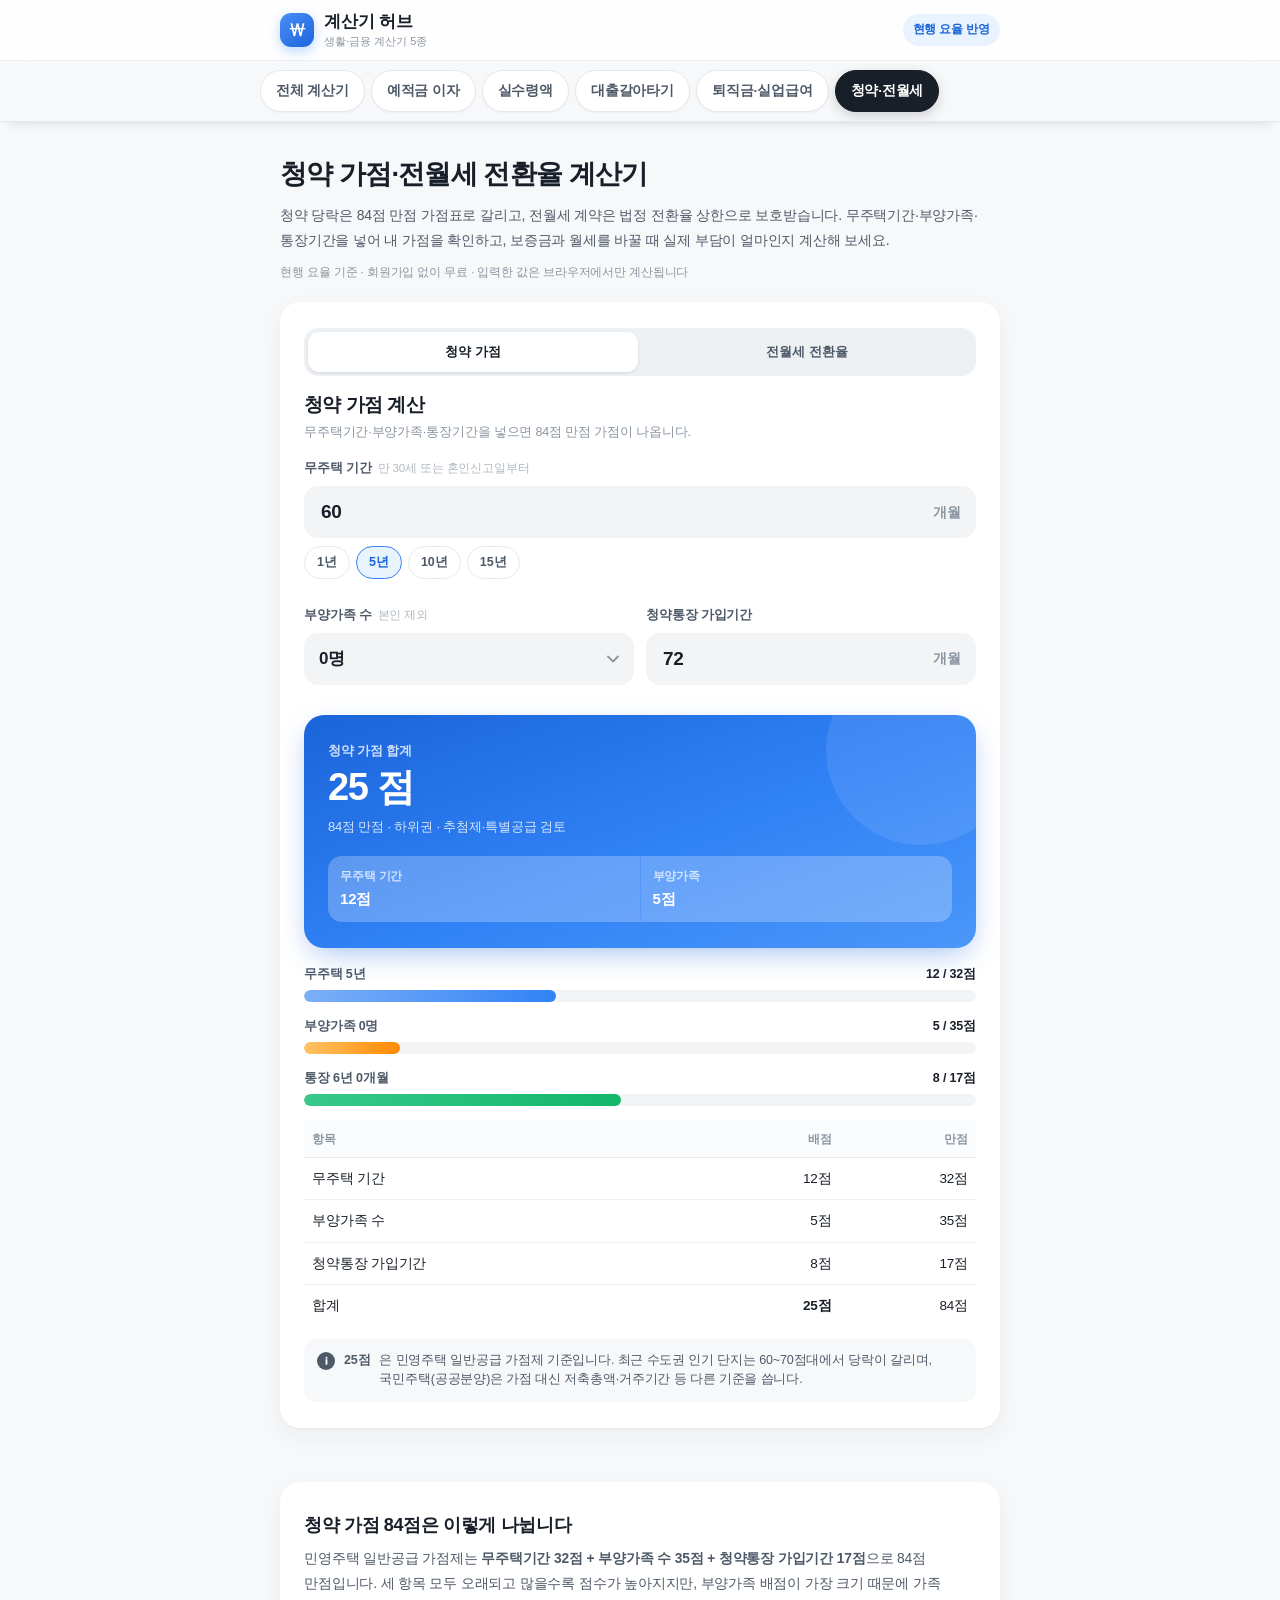
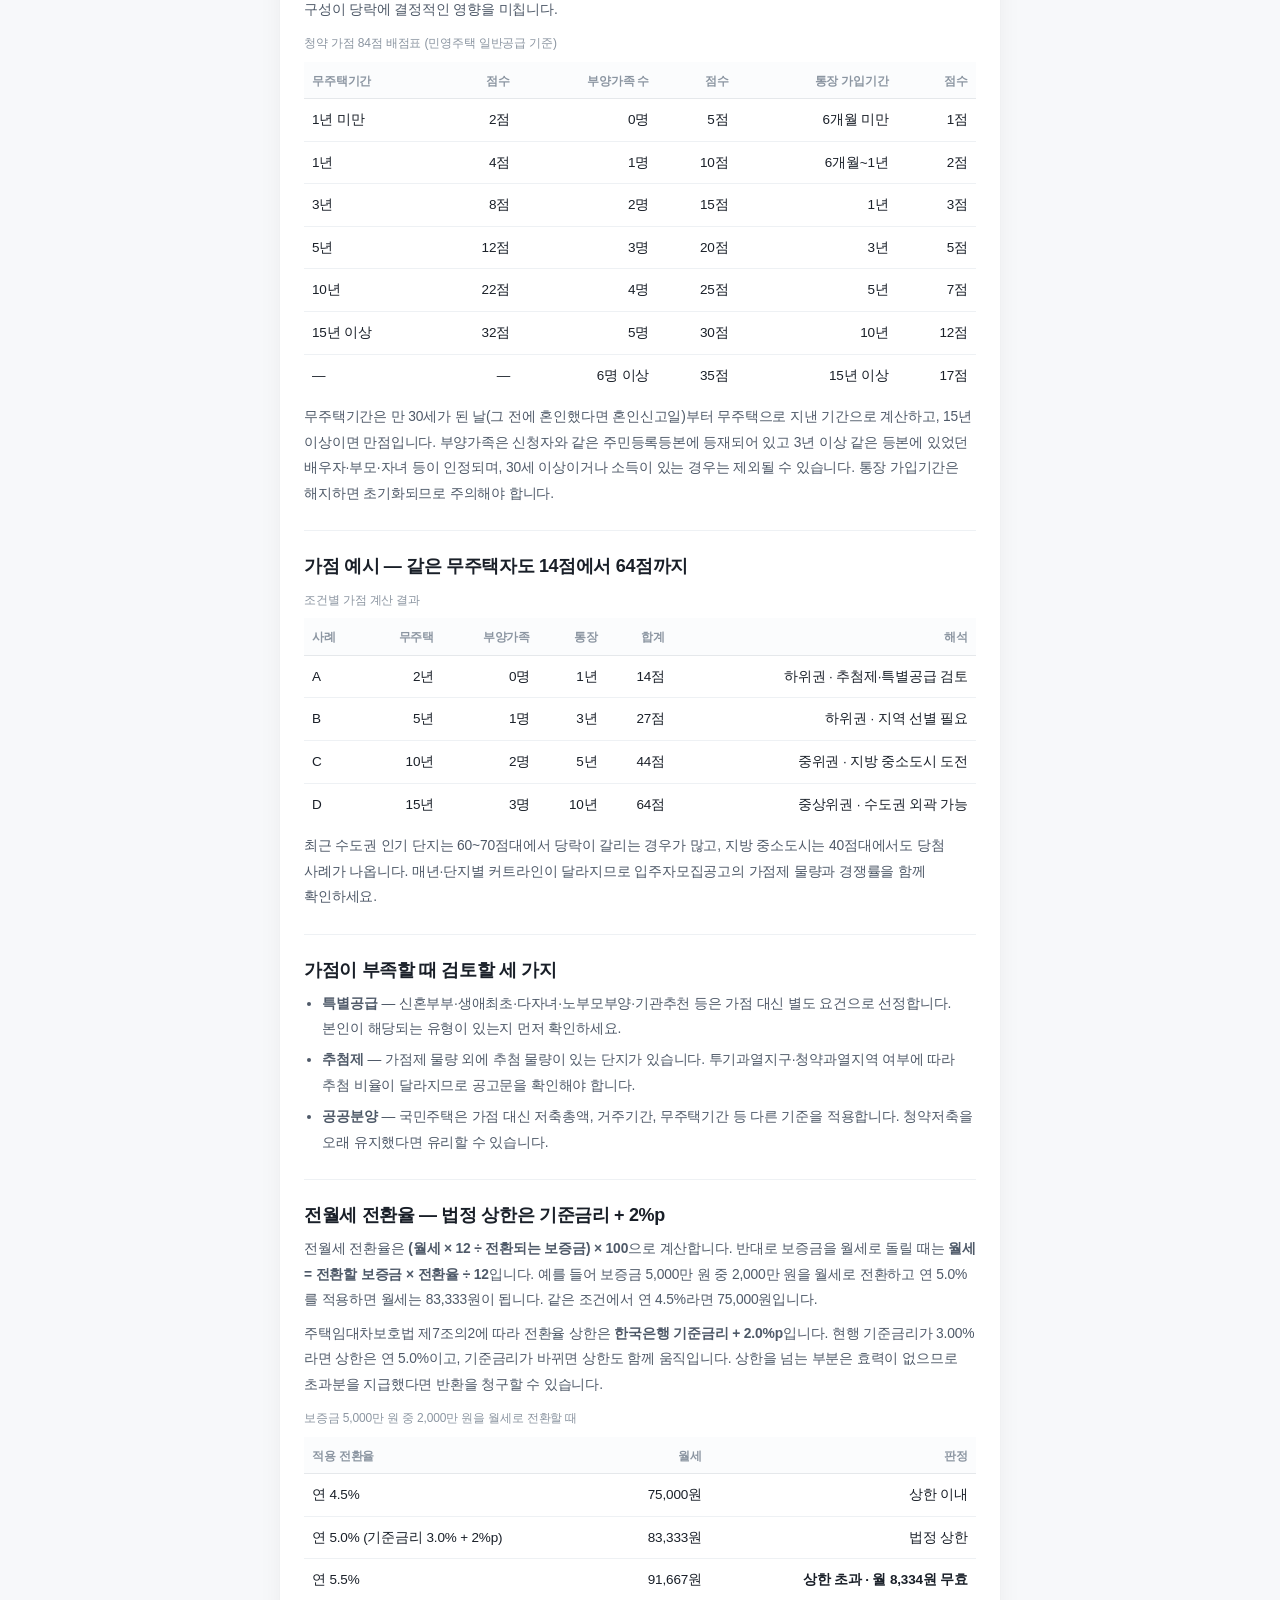
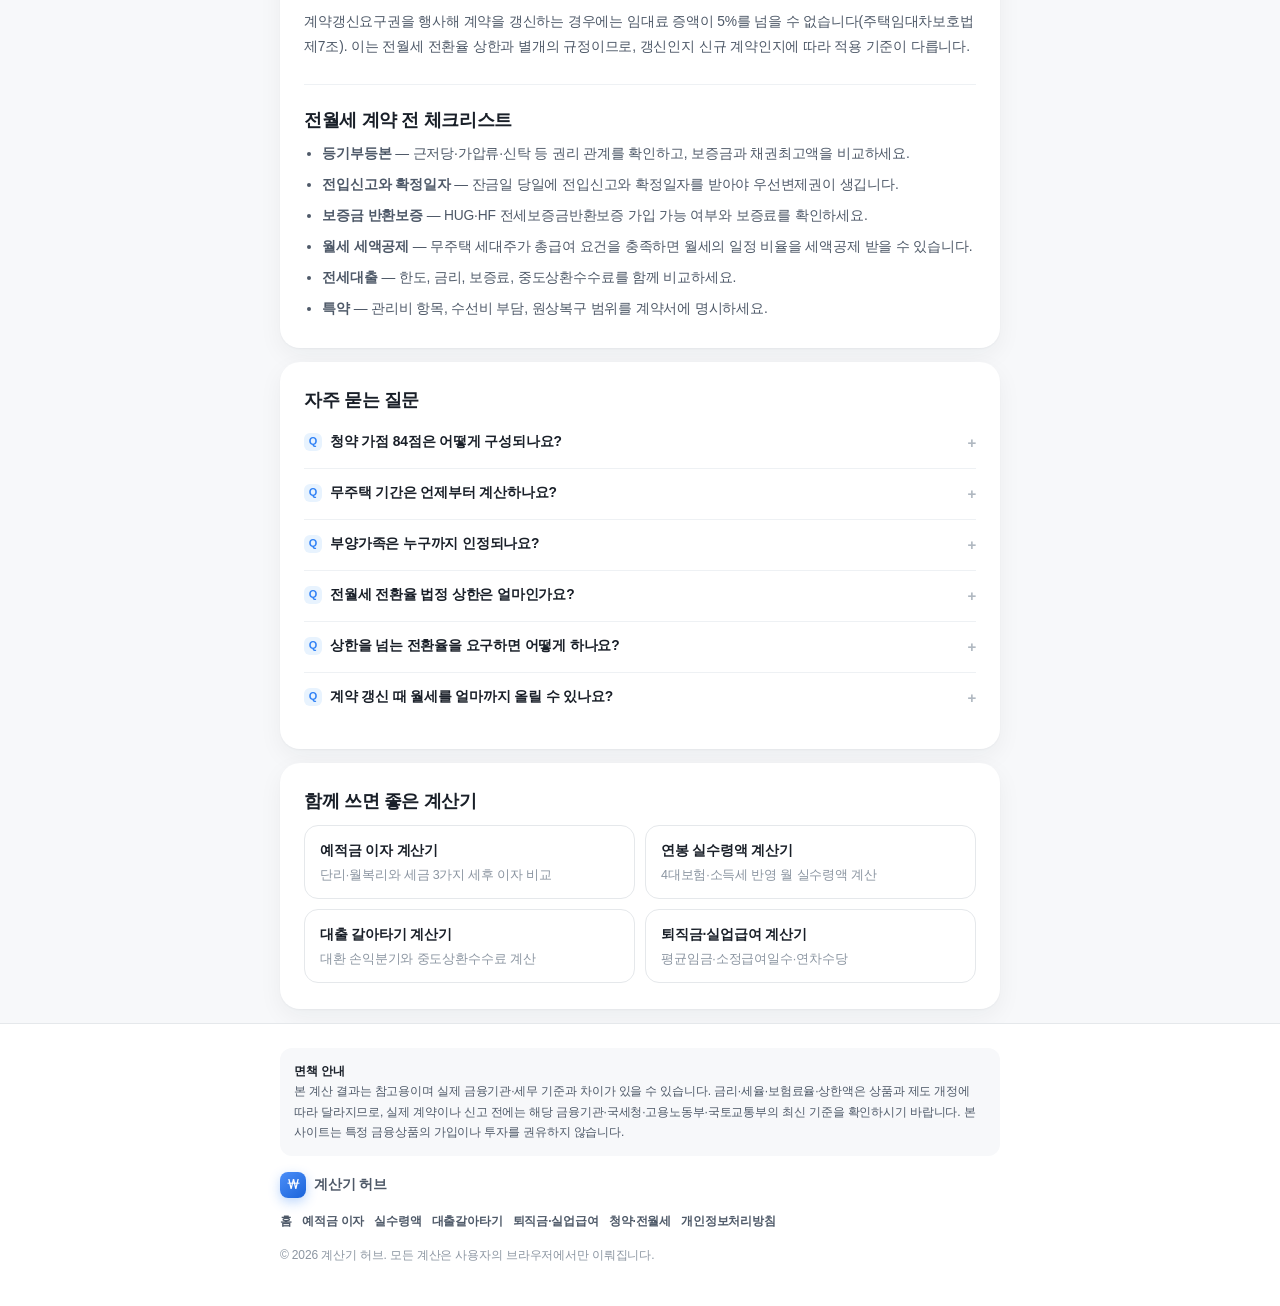
==== housing.html @ bb007f48 "전용 페이지 UI 정리: 허브 상단 중복 링크줄 제거, 전용 페이지 브레드크럼 제거, 상단 내비게이션을 알약 버튼 스타일로 개선 - 허브(index)는 기존 5개 계산기 탭만 유지" ====
<!DOCTYPE html>
<html lang="ko">
<head>
<meta charset="utf-8">
<meta name="viewport" content="width=device-width, initial-scale=1, viewport-fit=cover">
<title>청약 가점 계산기 | 84점 만점 배점표와 전월세 전환율</title>
<meta name="description" content="무주택기간 32점·부양가족 35점·청약통장 17점으로 84점 만점 청약 가점을 계산하고, 법정 상한(기준금리+2%p)을 적용한 전월세 전환율과 월세를 확인하세요.">
<meta name="keywords" content="청약 가점 계산기, 청약 84점, 무주택기간 점수, 부양가족 가점, 청약통장 가입기간, 전월세 전환율 계산, 법정 전환율 상한, 월세 세액공제">
<meta name="robots" content="index, follow, max-image-preview:large">
<meta name="author" content="계산기 허브">
<meta name="theme-color" content="#3182f6">
<meta name="google-adsense-account" content="ca-pub-6515548213411698">
<link rel="canonical" href="https://qazwsx1666-hash.github.io/finance-tools/housing.html">
<meta property="og:type" content="website">
<meta property="og:locale" content="ko_KR">
<meta property="og:site_name" content="계산기 허브">
<meta property="og:title" content="청약 가점 계산기 | 84점 만점 배점표와 전월세 전환율">
<meta property="og:description" content="무주택기간 32점·부양가족 35점·청약통장 17점으로 84점 만점 청약 가점을 계산하고, 법정 상한(기준금리+2%p)을 적용한 전월세 전환율과 월세를 확인하세요.">
<meta property="og:url" content="https://qazwsx1666-hash.github.io/finance-tools/housing.html">
<meta property="og:image" content="https://qazwsx1666-hash.github.io/finance-tools/og-image.png">
<meta property="og:image:width" content="1200">
<meta property="og:image:height" content="630">
<meta name="twitter:card" content="summary_large_image">
<meta name="twitter:title" content="청약 가점 계산기 | 84점 만점 배점표와 전월세 전환율">
<meta name="twitter:description" content="무주택기간 32점·부양가족 35점·청약통장 17점으로 84점 만점 청약 가점을 계산하고, 법정 상한(기준금리+2%p)을 적용한 전월세 전환율과 월세를 확인하세요.">
<meta name="twitter:image" content="https://qazwsx1666-hash.github.io/finance-tools/og-image.png">
<link rel="icon" href="data:image/svg+xml,%3Csvg xmlns='http://www.w3.org/2000/svg' viewBox='0 0 64 64'%3E%3Crect width='64' height='64' rx='16' fill='%233182f6'/%3E%3Ctext x='32' y='45' font-size='34' font-family='-apple-system,sans-serif' font-weight='bold' fill='white' text-anchor='middle'%3E%E2%82%A9%3C/text%3E%3C/svg%3E">
<link rel="stylesheet" href="./styles.css">
<script type="application/ld+json">
{
  "@context": "https://schema.org",
  "@type": "WebApplication",
  "name": "청약 가점·전월세 전환율 계산기",
  "url": "https://qazwsx1666-hash.github.io/finance-tools/housing.html",
  "applicationCategory": "FinanceApplication",
  "operatingSystem": "All",
  "inLanguage": "ko-KR",
  "description": "무주택기간 32점·부양가족 35점·청약통장 17점으로 84점 만점 청약 가점을 계산하고, 법정 상한(기준금리+2%p)을 적용한 전월세 전환율과 월세를 확인하세요.",
  "offers": {
    "@type": "Offer",
    "price": "0",
    "priceCurrency": "KRW"
  },
  "publisher": {
    "@type": "Organization",
    "name": "계산기 허브",
    "url": "https://qazwsx1666-hash.github.io/finance-tools/"
  }
}
</script>
<script type="application/ld+json">
{
  "@context": "https://schema.org",
  "@type": "FAQPage",
  "mainEntity": [
    {
      "@type": "Question",
      "name": "청약 가점 84점은 어떻게 구성되나요?",
      "acceptedAnswer": {
        "@type": "Answer",
        "text": "민영주택 일반공급 가점제 기준으로 무주택기간 32점, 부양가족 수 35점, 청약통장 가입기간 17점을 합해 84점 만점입니다. 부양가족 배점이 가장 커서 가족 구성이 당락에 큰 영향을 미칩니다."
      }
    },
    {
      "@type": "Question",
      "name": "무주택 기간은 언제부터 계산하나요?",
      "acceptedAnswer": {
        "@type": "Answer",
        "text": "본인이 만 30세가 된 날(그 전에 혼인했다면 혼인신고일)부터 무주택으로 계속 지낸 기간입니다. 30세 이전 기간은 인정되지 않으므로 20대에 오래 무주택이었어도 가점에는 반영되지 않습니다."
      }
    },
    {
      "@type": "Question",
      "name": "부양가족은 누구까지 인정되나요?",
      "acceptedAnswer": {
        "@type": "Answer",
        "text": "신청자와 같은 주민등록등본에 등재되어 있고 신청자 또는 배우자와 3년 이상 같은 등본에 있었던 배우자·부모·자녀·형제자매 등입니다. 30세 이상이거나 연간 소득이 있는 경우 등은 인정되지 않을 수 있어 입주자모집공고 기준을 확인해야 합니다."
      }
    },
    {
      "@type": "Question",
      "name": "전월세 전환율 법정 상한은 얼마인가요?",
      "acceptedAnswer": {
        "@type": "Answer",
        "text": "주택임대차보호법 제7조의2에 따라 한국은행 기준금리 + 2.0%p입니다. 기준금리 3.00% 기준으로 상한은 연 5.0%이며, 기준금리가 바뀌면 상한도 함께 조정됩니다."
      }
    },
    {
      "@type": "Question",
      "name": "상한을 넘는 전환율을 요구하면 어떻게 하나요?",
      "acceptedAnswer": {
        "@type": "Answer",
        "text": "법정 상한을 초과하는 부분은 효력이 없습니다. 이미 지급했다면 초과분의 반환을 청구할 수 있고, 분쟁이 있으면 주택임대차분쟁조정위원회에 조정을 신청할 수 있습니다. 계약서와 지급 내역을 증빙으로 남겨 두세요."
      }
    },
    {
      "@type": "Question",
      "name": "계약 갱신 때 월세를 얼마까지 올릴 수 있나요?",
      "acceptedAnswer": {
        "@type": "Answer",
        "text": "계약갱신요구권을 행사하는 경우 임대료 증액은 5%를 넘을 수 없습니다. 전월세 전환율 상한(기준금리+2%p)과는 별개의 규정이므로, 갱신 계약과 신규 계약의 기준이 다르다는 점을 확인하세요."
      }
    }
  ]
}
</script>
<script type="application/ld+json">
{
  "@context": "https://schema.org",
  "@type": "BreadcrumbList",
  "itemListElement": [
    {
      "@type": "ListItem",
      "position": 1,
      "name": "계산기 허브",
      "item": "https://qazwsx1666-hash.github.io/finance-tools/"
    },
    {
      "@type": "ListItem",
      "position": 2,
      "name": "청약·전월세",
      "item": "https://qazwsx1666-hash.github.io/finance-tools/housing.html"
    }
  ]
}
</script>
</head>

<body>
<a class="skip" href="#main">본문으로 바로가기</a>

<header class="site-header">
  <div class="wrap header-inner">
    <a class="brand" href="./">
      <span class="brand-mark" aria-hidden="true">₩</span>
      <span class="brand-name">계산기 허브<small>생활·금융 계산기 5종</small></span>
    </a>
    <span class="header-note">현행 요율 반영</span>
  </div>
</header>

  <nav class="calc-nav" aria-label="계산기 바로가기">
    <div class="wrap calc-nav-inner">
      <a href="./">전체 계산기</a>
      <a href="./savings.html">예적금 이자</a>
      <a href="./salary.html">실수령액</a>
      <a href="./refinance.html">대출갈아타기</a>
      <a href="./severance.html">퇴직금·실업급여</a>
      <a href="./housing.html" aria-current="page">청약·전월세</a>
    </div>
  </nav>

<main id="main">
  <div class="wrap">

    <div class="intro">
      <h1>청약 가점·전월세 전환율 계산기</h1>
      <p class="lead">청약 당락은 84점 만점 가점표로 갈리고, 전월세 계약은 법정 전환율 상한으로 보호받습니다. 무주택기간·부양가족·통장기간을 넣어 내 가점을 확인하고, 보증금과 월세를 바꿀 때 실제 부담이 얼마인지 계산해 보세요.</p>
      <p class="meta">현행 요율 기준 · 회원가입 없이 무료 · 입력한 값은 브라우저에서만 계산됩니다</p>
    </div>

    <section class="panel is-active" id="panel-housing" tabindex="-1">
      <div class="card">
        <div class="subtabs" role="tablist" aria-label="청약·전월세 계산기">
          <button type="button" role="tab" aria-selected="true" aria-controls="sub-pt" id="stab-pt" data-sub="pt">청약 가점</button>
          <button type="button" role="tab" aria-selected="false" aria-controls="sub-conv" id="stab-conv" data-sub="conv">전월세 전환율</button>
        </div>

        <!-- 청약 가점 -->
        <div class="subpanel is-active" id="sub-pt" role="tabpanel" aria-labelledby="stab-pt">
          <div class="card-head">
            <div>
              <h2>청약 가점 계산</h2>
              <p>무주택기간·부양가족·통장기간을 넣으면 84점 만점 가점이 나옵니다.</p>
            </div>
          </div>

          <div class="grid-2">
            <div class="field span-2">
              <label class="field-label" for="inPtNoHouse">무주택 기간 <span class="opt">만 30세 또는 혼인신고일부터</span></label>
              <div class="input-box">
                <input id="inPtNoHouse" inputmode="numeric" autocomplete="off" value="60">
                <span class="unit">개월</span>
              </div>
              <div class="chips" data-chips="inPtNoHouse">
                <button type="button" class="chip" data-value="12">1년</button>
                <button type="button" class="chip" data-value="60">5년</button>
                <button type="button" class="chip" data-value="120">10년</button>
                <button type="button" class="chip" data-value="180">15년</button>
              </div>
            </div>
            <div class="field">
              <label class="field-label" for="selPtFamily">부양가족 수 <span class="opt">본인 제외</span></label>
              <div class="input-box">
                <select id="selPtFamily">
                  <option value="0" selected>0명</option>
                  <option value="1">1명</option>
                  <option value="2">2명</option>
                  <option value="3">3명</option>
                  <option value="4">4명</option>
                  <option value="5">5명</option>
                  <option value="6">6명 이상</option>
                </select>
              </div>
            </div>
            <div class="field">
              <label class="field-label" for="inPtAccount">청약통장 가입기간</label>
              <div class="input-box">
                <input id="inPtAccount" inputmode="numeric" autocomplete="off" value="72">
                <span class="unit">개월</span>
              </div>
            </div>
          </div>

          <div class="result mt-16" aria-live="polite">
            <div class="res-label">청약 가점 합계</div>
            <div class="res-value" id="outPtTotal">0 점</div>
            <div class="res-sub" id="outPtGrade">84점 만점</div>
            <div class="res-grid">
              <div><span>무주택 기간</span><strong id="outPtA">0점</strong></div>
              <div><span>부양가족</span><strong id="outPtB">0점</strong></div>
            </div>
          </div>

          <div class="bars mt-16" id="outPtBars" aria-hidden="true"></div>

          <div class="table-wrap mt-8">
            <table>
              <thead>
                <tr>
                  <th scope="col">항목</th>
                  <th scope="col">배점</th>
                  <th scope="col">만점</th>
                </tr>
              </thead>
              <tbody id="outPtRows"></tbody>
            </table>
          </div>
          <p class="notice info" id="outPtNote"></p>
        </div>

        <!-- 전월세 전환율 -->
        <div class="subpanel" id="sub-conv" role="tabpanel" aria-labelledby="stab-conv">
          <div class="card-head">
            <div>
              <h2>전월세 전환율 계산기</h2>
              <p>보증금 ↔ 월세 전환 금액과 법정 상한을 함께 확인합니다.</p>
            </div>
          </div>

          <div class="field">
            <span class="field-label">전환 방향</span>
            <div class="seg" data-seg="convMode">
              <button type="button" data-value="d2m" aria-pressed="true">보증금 낮추기<small>보증금을 월세로</small></button>
              <button type="button" data-value="m2d" aria-pressed="false">월세 낮추기<small>월세를 보증금으로</small></button>
            </div>
          </div>

          <div class="grid-2">
            <div class="field">
              <label class="field-label" for="inConvDeposit">현재 보증금</label>
              <div class="input-box">
                <input id="inConvDeposit" class="js-money" inputmode="numeric" autocomplete="off" value="200,000,000">
                <span class="unit">원</span>
              </div>
              <p class="hint" id="readConvDeposit">2억 원</p>
            </div>
            <div class="field">
              <label class="field-label" for="inConvMonthly">현재 월세</label>
              <div class="input-box">
                <input id="inConvMonthly" class="js-money" inputmode="numeric" autocomplete="off" value="400,000">
                <span class="unit">원</span>
              </div>
              <p class="hint" id="readConvMonthly">40만 원</p>
            </div>
            <div class="field">
              <label class="field-label" for="inConvAmount"><span id="lblConvAmount">전환할 보증금</span></label>
              <div class="input-box">
                <input id="inConvAmount" class="js-money" inputmode="numeric" autocomplete="off" value="50,000,000">
                <span class="unit">원</span>
              </div>
              <p class="hint" id="readConvAmount">5,000만 원</p>
            </div>
            <div class="field">
              <label class="field-label" for="inConvRate">전환율 <span class="opt">연</span></label>
              <div class="input-box">
                <input id="inConvRate" inputmode="decimal" autocomplete="off" value="5.0">
                <span class="unit">%</span>
              </div>
              <p class="hint plain" id="hintConvLimit">법정 상한 계산 중…</p>
            </div>
            <div class="field span-2">
              <label class="field-label" for="inConvBase">한국은행 기준금리 <span class="opt">법정 상한 자동 계산</span></label>
              <div class="input-box">
                <input id="inConvBase" inputmode="decimal" autocomplete="off" value="3.00">
                <span class="unit">%</span>
              </div>
            </div>
          </div>

          <div class="result mt-16" aria-live="polite">
            <div class="res-label" id="outConvLabel">늘어나는 월세</div>
            <div class="res-value" id="outConvValue">0 원</div>
            <div class="res-sub" id="outConvValueRead">0 원</div>
            <div class="res-grid">
              <div><span>바뀐 보증금</span><strong id="outConvDeposit">0 원</strong></div>
              <div><span>바뀐 월세</span><strong id="outConvMonthly">0 원</strong></div>
            </div>
          </div>

          <div class="verdict" id="outConvVerdict"></div>

          <div class="table-wrap mt-16">
            <table>
              <caption>법정 상한 기준 계산</caption>
              <thead>
                <tr>
                  <th scope="col">기준</th>
                  <th scope="col">전환율</th>
                  <th scope="col">월세 환산</th>
                </tr>
              </thead>
              <tbody id="outConvRows"></tbody>
            </table>
          </div>
          <p class="notice info" id="outConvNote"></p>
        </div>
      </div>
    </section>

  <section class="card guide" aria-label="계산 기준과 활용 가이드">
<h2>청약 가점 84점은 이렇게 나뉩니다</h2>
<p>민영주택 일반공급 가점제는 <strong>무주택기간 32점 + 부양가족 수 35점 + 청약통장 가입기간 17점</strong>으로 84점 만점입니다. 세 항목 모두 오래되고 많을수록 점수가 높아지지만, 부양가족 배점이 가장 크기 때문에 가족 구성이 당락에 결정적인 영향을 미칩니다.</p>
<div class="table-wrap">
<table>
<caption>청약 가점 84점 배점표 (민영주택 일반공급 기준)</caption>
<thead><tr><th scope="col">무주택기간</th><th scope="col">점수</th><th scope="col">부양가족 수</th><th scope="col">점수</th><th scope="col">통장 가입기간</th><th scope="col">점수</th></tr></thead>
<tbody>
<tr><td>1년 미만</td><td>2점</td><td>0명</td><td>5점</td><td>6개월 미만</td><td>1점</td></tr>
<tr><td>1년</td><td>4점</td><td>1명</td><td>10점</td><td>6개월~1년</td><td>2점</td></tr>
<tr><td>3년</td><td>8점</td><td>2명</td><td>15점</td><td>1년</td><td>3점</td></tr>
<tr><td>5년</td><td>12점</td><td>3명</td><td>20점</td><td>3년</td><td>5점</td></tr>
<tr><td>10년</td><td>22점</td><td>4명</td><td>25점</td><td>5년</td><td>7점</td></tr>
<tr><td>15년 이상</td><td>32점</td><td>5명</td><td>30점</td><td>10년</td><td>12점</td></tr>
<tr><td>—</td><td>—</td><td>6명 이상</td><td>35점</td><td>15년 이상</td><td>17점</td></tr>
</tbody>
</table>
</div>
<p>무주택기간은 만 30세가 된 날(그 전에 혼인했다면 혼인신고일)부터 무주택으로 지낸 기간으로 계산하고, 15년 이상이면 만점입니다. 부양가족은 신청자와 같은 주민등록등본에 등재되어 있고 3년 이상 같은 등본에 있었던 배우자·부모·자녀 등이 인정되며, 30세 이상이거나 소득이 있는 경우는 제외될 수 있습니다. 통장 가입기간은 해지하면 초기화되므로 주의해야 합니다.</p>

<h2>가점 예시 — 같은 무주택자도 14점에서 64점까지</h2>
<div class="table-wrap">
<table>
<caption>조건별 가점 계산 결과</caption>
<thead><tr><th scope="col">사례</th><th scope="col">무주택</th><th scope="col">부양가족</th><th scope="col">통장</th><th scope="col">합계</th><th scope="col">해석</th></tr></thead>
<tbody>
<tr><td>A</td><td>2년</td><td>0명</td><td>1년</td><td>14점</td><td>하위권 · 추첨제·특별공급 검토</td></tr>
<tr><td>B</td><td>5년</td><td>1명</td><td>3년</td><td>27점</td><td>하위권 · 지역 선별 필요</td></tr>
<tr><td>C</td><td>10년</td><td>2명</td><td>5년</td><td>44점</td><td>중위권 · 지방 중소도시 도전</td></tr>
<tr><td>D</td><td>15년</td><td>3명</td><td>10년</td><td>64점</td><td>중상위권 · 수도권 외곽 가능</td></tr>
</tbody>
</table>
</div>
<p class="table-note">최근 수도권 인기 단지는 60~70점대에서 당락이 갈리는 경우가 많고, 지방 중소도시는 40점대에서도 당첨 사례가 나옵니다. 매년·단지별 커트라인이 달라지므로 입주자모집공고의 가점제 물량과 경쟁률을 함께 확인하세요.</p>

<h2>가점이 부족할 때 검토할 세 가지</h2>
<ul>
<li><strong>특별공급</strong> — 신혼부부·생애최초·다자녀·노부모부양·기관추천 등은 가점 대신 별도 요건으로 선정합니다. 본인이 해당되는 유형이 있는지 먼저 확인하세요.</li>
<li><strong>추첨제</strong> — 가점제 물량 외에 추첨 물량이 있는 단지가 있습니다. 투기과열지구·청약과열지역 여부에 따라 추첨 비율이 달라지므로 공고문을 확인해야 합니다.</li>
<li><strong>공공분양</strong> — 국민주택은 가점 대신 저축총액, 거주기간, 무주택기간 등 다른 기준을 적용합니다. 청약저축을 오래 유지했다면 유리할 수 있습니다.</li>
</ul>

<h2>전월세 전환율 — 법정 상한은 기준금리 + 2%p</h2>
<p>전월세 전환율은 <strong>(월세 × 12 ÷ 전환되는 보증금) × 100</strong>으로 계산합니다. 반대로 보증금을 월세로 돌릴 때는 <strong>월세 = 전환할 보증금 × 전환율 ÷ 12</strong>입니다. 예를 들어 보증금 5,000만 원 중 2,000만 원을 월세로 전환하고 연 5.0%를 적용하면 월세는 83,333원이 됩니다. 같은 조건에서 연 4.5%라면 75,000원입니다.</p>
<p>주택임대차보호법 제7조의2에 따라 전환율 상한은 <strong>한국은행 기준금리 + 2.0%p</strong>입니다. 현행 기준금리가 3.00%라면 상한은 연 5.0%이고, 기준금리가 바뀌면 상한도 함께 움직입니다. 상한을 넘는 부분은 효력이 없으므로 초과분을 지급했다면 반환을 청구할 수 있습니다.</p>
<div class="table-wrap">
<table>
<caption>보증금 5,000만 원 중 2,000만 원을 월세로 전환할 때</caption>
<thead><tr><th scope="col">적용 전환율</th><th scope="col">월세</th><th scope="col">판정</th></tr></thead>
<tbody>
<tr><td>연 4.5%</td><td>75,000원</td><td>상한 이내</td></tr>
<tr><td>연 5.0% (기준금리 3.0% + 2%p)</td><td>83,333원</td><td>법정 상한</td></tr>
<tr><td>연 5.5%</td><td>91,667원</td><td><strong>상한 초과 · 월 8,334원 무효</strong></td></tr>
</tbody>
</table>
</div>
<p>계약갱신요구권을 행사해 계약을 갱신하는 경우에는 임대료 증액이 5%를 넘을 수 없습니다(주택임대차보호법 제7조). 이는 전월세 전환율 상한과 별개의 규정이므로, 갱신인지 신규 계약인지에 따라 적용 기준이 다릅니다.</p>

<h2>전월세 계약 전 체크리스트</h2>
<ul>
<li><strong>등기부등본</strong> — 근저당·가압류·신탁 등 권리 관계를 확인하고, 보증금과 채권최고액을 비교하세요.</li>
<li><strong>전입신고와 확정일자</strong> — 잔금일 당일에 전입신고와 확정일자를 받아야 우선변제권이 생깁니다.</li>
<li><strong>보증금 반환보증</strong> — HUG·HF 전세보증금반환보증 가입 가능 여부와 보증료를 확인하세요.</li>
<li><strong>월세 세액공제</strong> — 무주택 세대주가 총급여 요건을 충족하면 월세의 일정 비율을 세액공제 받을 수 있습니다.</li>
<li><strong>전세대출</strong> — 한도, 금리, 보증료, 중도상환수수료를 함께 비교하세요.</li>
<li><strong>특약</strong> — 관리비 항목, 수선비 부담, 원상복구 범위를 계약서에 명시하세요.</li>
</ul>
  </section>

  <section class="card" aria-labelledby="faq-title">
    <h2 class="sec-title" id="faq-title">자주 묻는 질문</h2>
    <div class="faq-list">
      <details class="faq">
        <summary>청약 가점 84점은 어떻게 구성되나요?</summary>
        <div class="a"><p>민영주택 일반공급 가점제 기준으로 무주택기간 32점, 부양가족 수 35점, 청약통장 가입기간 17점을 합해 84점 만점입니다. 부양가족 배점이 가장 커서 가족 구성이 당락에 큰 영향을 미칩니다.</p></div>
      </details>
      <details class="faq">
        <summary>무주택 기간은 언제부터 계산하나요?</summary>
        <div class="a"><p>본인이 만 30세가 된 날(그 전에 혼인했다면 혼인신고일)부터 무주택으로 계속 지낸 기간입니다. 30세 이전 기간은 인정되지 않으므로 20대에 오래 무주택이었어도 가점에는 반영되지 않습니다.</p></div>
      </details>
      <details class="faq">
        <summary>부양가족은 누구까지 인정되나요?</summary>
        <div class="a"><p>신청자와 같은 주민등록등본에 등재되어 있고 신청자 또는 배우자와 3년 이상 같은 등본에 있었던 배우자·부모·자녀·형제자매 등입니다. 30세 이상이거나 연간 소득이 있는 경우 등은 인정되지 않을 수 있어 입주자모집공고 기준을 확인해야 합니다.</p></div>
      </details>
      <details class="faq">
        <summary>전월세 전환율 법정 상한은 얼마인가요?</summary>
        <div class="a"><p>주택임대차보호법 제7조의2에 따라 한국은행 기준금리 + 2.0%p입니다. 기준금리 3.00% 기준으로 상한은 연 5.0%이며, 기준금리가 바뀌면 상한도 함께 조정됩니다.</p></div>
      </details>
      <details class="faq">
        <summary>상한을 넘는 전환율을 요구하면 어떻게 하나요?</summary>
        <div class="a"><p>법정 상한을 초과하는 부분은 효력이 없습니다. 이미 지급했다면 초과분의 반환을 청구할 수 있고, 분쟁이 있으면 주택임대차분쟁조정위원회에 조정을 신청할 수 있습니다. 계약서와 지급 내역을 증빙으로 남겨 두세요.</p></div>
      </details>
      <details class="faq">
        <summary>계약 갱신 때 월세를 얼마까지 올릴 수 있나요?</summary>
        <div class="a"><p>계약갱신요구권을 행사하는 경우 임대료 증액은 5%를 넘을 수 없습니다. 전월세 전환율 상한(기준금리+2%p)과는 별개의 규정이므로, 갱신 계약과 신규 계약의 기준이 다르다는 점을 확인하세요.</p></div>
      </details>
    </div>
  </section>

  <section class="card" aria-labelledby="related-title">
    <h2 class="sec-title" id="related-title">함께 쓰면 좋은 계산기</h2>
    <div class="related">
      <a href="./savings.html"><strong>예적금 이자 계산기</strong><span>단리·월복리와 세금 3가지 세후 이자 비교</span></a>
      <a href="./salary.html"><strong>연봉 실수령액 계산기</strong><span>4대보험·소득세 반영 월 실수령액 계산</span></a>
      <a href="./refinance.html"><strong>대출 갈아타기 계산기</strong><span>대환 손익분기와 중도상환수수료 계산</span></a>
      <a href="./severance.html"><strong>퇴직금·실업급여 계산기</strong><span>평균임금·소정급여일수·연차수당</span></a>
    </div>
  </section>

  </div>
</main>

<footer class="site-footer">
  <div class="wrap">
    <div class="disclaimer">
      <b>면책 안내</b><br>
      본 계산 결과는 참고용이며 실제 금융기관·세무 기준과 차이가 있을 수 있습니다. 금리·세율·보험료율·상한액은 상품과 제도 개정에 따라 달라지므로, 실제 계약이나 신고 전에는 해당 금융기관·국세청·고용노동부·국토교통부의 최신 기준을 확인하시기 바랍니다. 본 사이트는 특정 금융상품의 가입이나 투자를 권유하지 않습니다.
    </div>
    <div class="foot-brand">
      <span class="brand-mark" aria-hidden="true">₩</span>
      <span>계산기 허브</span>
    </div>
    <div class="foot-links">
      <a href="./">홈</a>
      <a href="./savings.html">예적금 이자</a>
      <a href="./salary.html">실수령액</a>
      <a href="./refinance.html">대출갈아타기</a>
      <a href="./severance.html">퇴직금·실업급여</a>
      <a href="./housing.html">청약·전월세</a>
      <a href="./privacy.html">개인정보처리방침</a>
    </div>
    <p class="copy">© 2026 계산기 허브. 모든 계산은 사용자의 브라우저에서만 이뤄집니다.</p>
  </div>
</footer>

<script src="./app.js"></script>
</body>
</html>
---- styles.css ----
/* ==========================================================================
   생활·금융 계산기 허브 — styles.css
   모바일 퍼스트 / 토스풍 핀테크 UI
   ========================================================================== */

:root {
  --blue: #3182f6;
  --blue-dark: #1b64da;
  --blue-weak: #e8f3fe;
  --ink: #191f28;
  --ink-2: #4e5968;
  --ink-3: #8b95a1;
  --ink-4: #b0b8c1;
  --line: #e5e8eb;
  --line-2: #eef1f4;
  --bg: #f7f8fa;
  --white: #ffffff;
  --green: #12b76a;
  --green-weak: #e9f8f0;
  --red: #f04452;
  --red-weak: #fdecee;
  --orange: #ff8a00;
  --orange-weak: #fff5e6;

  --radius: 20px;
  --radius-sm: 12px;
  --shadow: 0 1px 2px rgba(25, 31, 40, 0.04), 0 8px 24px rgba(25, 31, 40, 0.05);
  --shadow-lift: 0 2px 6px rgba(25, 31, 40, 0.06), 0 16px 40px rgba(25, 31, 40, 0.08);
  --font: "Pretendard", -apple-system, BlinkMacSystemFont, "Apple SD Gothic Neo",
    "Malgun Gothic", "Noto Sans KR", "Helvetica Neue", Arial, sans-serif;
}

* { box-sizing: border-box; }

html {
  -webkit-text-size-adjust: 100%;
  scroll-behavior: smooth;
}

body {
  margin: 0;
  font-family: var(--font);
  font-size: 16px;
  line-height: 1.6;
  color: var(--ink);
  background: var(--bg);
  letter-spacing: -0.01em;
  word-break: keep-all;
  overflow-wrap: break-word;
}

h1, h2, h3, h4 { margin: 0; line-height: 1.35; letter-spacing: -0.03em; }
p { margin: 0; }
ul, ol { margin: 0; padding-left: 1.15rem; }
li + li { margin-top: 0.35rem; }
a { color: var(--blue-dark); text-decoration: none; }
a:hover { text-decoration: underline; }
button { font-family: inherit; }

.wrap {
  width: 100%;
  max-width: 760px;
  margin: 0 auto;
  padding: 0 16px;
}

.sr-only {
  position: absolute;
  width: 1px; height: 1px;
  padding: 0; margin: -1px;
  overflow: hidden;
  clip: rect(0 0 0 0);
  white-space: nowrap;
  border: 0;
}

.skip {
  position: absolute;
  left: -9999px;
  top: 0;
  z-index: 100;
  background: var(--ink);
  color: #fff;
  padding: 10px 16px;
  border-radius: 0 0 12px 0;
}
.skip:focus { left: 0; }

/* ---------- 헤더 ---------- */
.site-header {
  position: sticky;
  top: 0;
  z-index: 40;
  background: rgba(255, 255, 255, 0.86);
  backdrop-filter: saturate(180%) blur(12px);
  -webkit-backdrop-filter: saturate(180%) blur(12px);
  border-bottom: 1px solid var(--line-2);
}

.header-inner {
  display: flex;
  align-items: center;
  justify-content: space-between;
  gap: 12px;
  height: 60px;
}

.brand {
  display: inline-flex;
  align-items: center;
  gap: 10px;
  color: var(--ink);
}
.brand:hover { text-decoration: none; }

.brand-mark {
  display: grid;
  place-items: center;
  width: 34px;
  height: 34px;
  border-radius: 11px;
  background: linear-gradient(140deg, #4b8ef8, #1b64da);
  color: #fff;
  font-weight: 800;
  font-size: 17px;
  box-shadow: 0 4px 12px rgba(49, 130, 246, 0.32);
}

.brand-name {
  display: flex;
  flex-direction: column;
  font-weight: 800;
  font-size: 17px;
  line-height: 1.2;
}
.brand-name small {
  font-size: 11px;
  font-weight: 500;
  color: var(--ink-3);
  letter-spacing: 0;
  margin-top: 2px;
}

.header-note {
  font-size: 12px;
  font-weight: 600;
  color: var(--blue-dark);
  background: var(--blue-weak);
  padding: 6px 10px;
  border-radius: 999px;
  white-space: nowrap;
}

/* ---------- 탭 ---------- */
.tabs {
  position: sticky;
  top: 60px;
  z-index: 30;
  background: var(--bg);
  border-bottom: 1px solid var(--line);
  box-shadow: 0 6px 12px -10px rgba(25, 31, 40, 0.35);
}

.tabs-inner {
  display: flex;
  gap: 6px;
  overflow-x: auto;
  scrollbar-width: none;
  -webkit-overflow-scrolling: touch;
  padding-top: 8px;
  padding-bottom: 8px;
}
.tabs-inner::-webkit-scrollbar { display: none; }

.tab {
  flex: 0 0 auto;
  border: 0;
  background: transparent;
  color: var(--ink-2);
  font-size: 14px;
  font-weight: 700;
  padding: 9px 14px;
  border-radius: 999px;
  cursor: pointer;
  white-space: nowrap;
  transition: background 0.15s ease, color 0.15s ease, transform 0.15s ease;
}
.tab:hover { background: #eceff3; }
.tab:active { transform: scale(0.97); }
.tab.is-active {
  background: var(--ink);
  color: #fff;
  box-shadow: 0 4px 12px rgba(25, 31, 40, 0.18);
}

.tab .tab-no {
  font-size: 11px;
  opacity: 0.6;
  margin-right: 4px;
  font-variant-numeric: tabular-nums;
}

/* ---------- 히어로 ---------- */
.hero {
  padding: 28px 0 20px;
}
.hero h1 {
  font-size: clamp(24px, 6vw, 33px);
  font-weight: 800;
  line-height: 1.3;
}
.hero h1 em {
  font-style: normal;
  color: var(--blue-dark);
}
.hero p {
  margin-top: 10px;
  color: var(--ink-2);
  font-size: 14.5px;
}
.hero-tags {
  display: flex;
  flex-wrap: wrap;
  gap: 6px;
  margin-top: 14px;
}
.hero-tags span {
  font-size: 12px;
  font-weight: 600;
  color: var(--ink-2);
  background: #fff;
  border: 1px solid var(--line);
  padding: 4px 10px;
  border-radius: 999px;
}

/* ---------- 광고 영역 ---------- */
/* 기본값은 숨김. body 에 has-ads 클래스를 붙이면 아래 .ad-slot 이 보입니다. */
.ad-slot {
  display: none;
  align-items: center;
  justify-content: center;
  flex-direction: column;
  gap: 2px;
  min-height: 96px;
  margin: 16px 0;
  border: 1px dashed var(--line);
  border-radius: var(--radius-sm);
  background: repeating-linear-gradient(135deg, #fbfcfd, #fbfcfd 8px, #f5f7f9 8px, #f5f7f9 16px);
  color: var(--ink-4);
  font-size: 11px;
  letter-spacing: 0.08em;
  text-align: center;
}
.ad-slot b { font-size: 10px; letter-spacing: 0.18em; }
body.has-ads .ad-slot { display: flex; }

/* ---------- 카드 ---------- */
.panel { display: none; padding-bottom: 40px; }
.panel.is-active { display: block; animation: fade 0.22s ease; }
@keyframes fade {
  from { opacity: 0; transform: translateY(6px); }
  to { opacity: 1; transform: none; }
}

.card {
  background: var(--white);
  border-radius: var(--radius);
  box-shadow: var(--shadow);
  padding: 20px 18px;
  margin-bottom: 14px;
}
.card + .card { margin-top: 0; }

.card-head {
  display: flex;
  align-items: baseline;
  justify-content: space-between;
  gap: 10px;
  margin-bottom: 16px;
}
.card-head h2 {
  font-size: 19px;
  font-weight: 800;
}
.card-head p {
  font-size: 12.5px;
  color: var(--ink-3);
  margin-top: 4px;
}
.card-head .step {
  font-size: 11px;
  font-weight: 700;
  color: var(--blue-dark);
  background: var(--blue-weak);
  padding: 4px 8px;
  border-radius: 8px;
  white-space: nowrap;
}

/* ---------- 입력 ---------- */
.field { margin-bottom: 14px; }
.field:last-child { margin-bottom: 0; }

.field-label {
  display: flex;
  align-items: baseline;
  gap: 6px;
  font-size: 13px;
  font-weight: 700;
  color: var(--ink-2);
  margin-bottom: 7px;
}
.field-label .opt {
  font-weight: 500;
  color: var(--ink-4);
  font-size: 11.5px;
}

.input-box {
  display: flex;
  align-items: center;
  gap: 6px;
  background: #f2f4f6;
  border: 1.5px solid transparent;
  border-radius: 14px;
  padding: 0 14px;
  height: 52px;
  transition: border-color 0.15s ease, background 0.15s ease, box-shadow 0.15s ease;
}
.input-box:focus-within {
  background: #fff;
  border-color: var(--blue);
  box-shadow: 0 0 0 4px rgba(49, 130, 246, 0.12);
}
.input-box.is-bad { border-color: var(--red); background: #fff; }

.input-box input,
.input-box select {
  flex: 1 1 auto;
  min-width: 0;
  border: 0;
  background: transparent;
  font-family: inherit;
  font-size: 19px;
  font-weight: 700;
  color: var(--ink);
  letter-spacing: -0.02em;
  outline: none;
  font-variant-numeric: tabular-nums;
  -moz-appearance: textfield;
  appearance: none;
}
.input-box input::-webkit-outer-spin-button,
.input-box input::-webkit-inner-spin-button { -webkit-appearance: none; margin: 0; }
.input-box input::placeholder { color: var(--ink-4); font-weight: 600; }
.input-box select {
  font-size: 17px;
  padding-right: 22px;
  cursor: pointer;
  background: transparent url("data:image/svg+xml,%3Csvg xmlns='http://www.w3.org/2000/svg' width='12' height='8' viewBox='0 0 12 8'%3E%3Cpath d='M1 1.5 6 6.5l5-5' stroke='%238b95a1' stroke-width='1.8' fill='none' stroke-linecap='round' stroke-linejoin='round'/%3E%3C/svg%3E") no-repeat right center;
}
.input-box .unit {
  flex: 0 0 auto;
  font-size: 14px;
  font-weight: 700;
  color: var(--ink-3);
}
.input-box.is-small input { font-size: 16px; }

.input-box input[type="date"] {
  font-size: 16px;
  font-weight: 600;
  letter-spacing: 0;
}
.input-box input[type="date"]::-webkit-calendar-picker-indicator {
  opacity: 0.45;
  cursor: pointer;
}

.hint {
  margin-top: 6px;
  font-size: 12px;
  font-weight: 600;
  color: var(--blue-dark);
  min-height: 1em;
}
.hint:empty { display: none; }
.hint.plain { color: var(--ink-3); font-weight: 500; }

.grid-2 {
  display: grid;
  grid-template-columns: 1fr;
  gap: 12px;
}
@media (min-width: 560px) {
  .grid-2 { grid-template-columns: 1fr 1fr; }
  .grid-2 .span-2 { grid-column: 1 / -1; }
}

/* ---------- 세그먼트(토글) ---------- */
.seg {
  display: flex;
  gap: 4px;
  padding: 4px;
  background: #f2f4f6;
  border-radius: 14px;
}
.seg button {
  flex: 1 1 0;
  border: 0;
  background: transparent;
  border-radius: 11px;
  padding: 11px 6px;
  font-size: 13.5px;
  font-weight: 700;
  color: var(--ink-3);
  cursor: pointer;
  transition: background 0.15s ease, color 0.15s ease, box-shadow 0.15s ease;
}
.seg button:hover { color: var(--ink-2); }
.seg button[aria-pressed="true"] {
  background: #fff;
  color: var(--ink);
  box-shadow: 0 1px 3px rgba(25, 31, 40, 0.12);
}
.seg button small {
  display: block;
  font-size: 10.5px;
  font-weight: 600;
  color: var(--ink-4);
  margin-top: 2px;
}
.seg button[aria-pressed="true"] small { color: var(--blue-dark); }

.seg.small button { padding: 9px 4px; font-size: 12.5px; }

/* ---------- 칩 ---------- */
.chips {
  display: flex;
  flex-wrap: wrap;
  gap: 6px;
  margin-top: 8px;
}
.chip {
  border: 1px solid var(--line);
  background: #fff;
  color: var(--ink-2);
  font-size: 12.5px;
  font-weight: 700;
  padding: 7px 12px;
  border-radius: 999px;
  cursor: pointer;
  transition: all 0.15s ease;
}
.chip:hover { border-color: var(--blue); color: var(--blue-dark); }
.chip[aria-pressed="true"] {
  background: var(--blue-weak);
  border-color: var(--blue);
  color: var(--blue-dark);
}

/* ---------- 결과 ---------- */
.result {
  background: linear-gradient(160deg, #1b64da 0%, #3182f6 55%, #4b96f8 100%);
  color: #fff;
  border-radius: var(--radius);
  padding: 22px 20px;
  box-shadow: 0 10px 30px -8px rgba(27, 100, 218, 0.45);
  position: relative;
  overflow: hidden;
}
.result::after {
  content: "";
  position: absolute;
  right: -40px;
  top: -60px;
  width: 190px;
  height: 190px;
  border-radius: 50%;
  background: rgba(255, 255, 255, 0.09);
}
.result .res-label {
  font-size: 13px;
  font-weight: 600;
  color: rgba(255, 255, 255, 0.78);
}
.result .res-value {
  font-size: clamp(28px, 8vw, 38px);
  font-weight: 800;
  letter-spacing: -0.035em;
  margin-top: 4px;
  font-variant-numeric: tabular-nums;
  line-height: 1.2;
}
.result .res-sub {
  margin-top: 6px;
  font-size: 13px;
  color: rgba(255, 255, 255, 0.82);
}
.result .res-grid {
  display: grid;
  grid-template-columns: 1fr 1fr;
  gap: 1px;
  margin-top: 18px;
  background: rgba(255, 255, 255, 0.16);
  border-radius: 14px;
  overflow: hidden;
}
.result .res-grid > div {
  background: rgba(255, 255, 255, 0.1);
  padding: 11px 12px;
}
.result .res-grid span {
  display: block;
  font-size: 11.5px;
  color: rgba(255, 255, 255, 0.72);
  font-weight: 600;
}
.result .res-grid strong {
  display: block;
  font-size: 15px;
  font-weight: 800;
  margin-top: 2px;
  font-variant-numeric: tabular-nums;
}

.result.light {
  background: #fff;
  color: var(--ink);
  box-shadow: var(--shadow);
  border: 1px solid var(--line);
}
.result.light .res-label { color: var(--ink-3); }
.result.light .res-sub { color: var(--ink-3); }
.result.light .res-grid { background: var(--line-2); }
.result.light .res-grid > div { background: #fafbfc; }
.result.light .res-grid span { color: var(--ink-3); }

/* ---------- 표 ---------- */
.table-wrap { overflow-x: auto; -webkit-overflow-scrolling: touch; }
table {
  width: 100%;
  border-collapse: collapse;
  font-size: 13.5px;
  font-variant-numeric: tabular-nums;
}
caption {
  caption-side: top;
  text-align: left;
  font-size: 12px;
  color: var(--ink-3);
  padding-bottom: 8px;
}
th, td {
  padding: 10px 8px;
  text-align: right;
  border-bottom: 1px solid var(--line-2);
  white-space: nowrap;
}
th:first-child, td:first-child { text-align: left; }
thead th {
  font-size: 11.5px;
  font-weight: 700;
  color: var(--ink-3);
  border-bottom: 1px solid var(--line);
  padding-bottom: 8px;
  background: #fbfcfd;
}
tbody tr:last-child td { border-bottom: 0; }
tbody td strong { font-weight: 800; }
tr.is-best td { background: #f3f9ff; }
tr.is-best td:first-child { box-shadow: inset 3px 0 0 var(--blue); }
td .tag {
  display: inline-block;
  font-size: 10px;
  font-weight: 800;
  color: var(--blue-dark);
  background: var(--blue-weak);
  border-radius: 6px;
  padding: 1px 5px;
  margin-left: 4px;
  vertical-align: middle;
}
.table-note {
  margin-top: 8px;
  font-size: 11.5px;
  color: var(--ink-3);
  line-height: 1.55;
}

/* ---------- 막대 차트 ---------- */
.bars { margin-top: 6px; }
.bar-row { margin-bottom: 14px; }
.bar-head {
  display: flex;
  align-items: baseline;
  justify-content: space-between;
  gap: 8px;
  font-size: 12.5px;
  margin-bottom: 6px;
}
.bar-head .name { font-weight: 700; color: var(--ink-2); }
.bar-head .val { font-weight: 800; font-variant-numeric: tabular-nums; }
.bar-track {
  height: 12px;
  border-radius: 999px;
  background: #f2f4f6;
  overflow: hidden;
}
.bar-fill {
  height: 100%;
  width: 0;
  border-radius: 999px;
  background: linear-gradient(90deg, #7cb0f8, #3182f6);
  transition: width 0.5s cubic-bezier(0.22, 0.61, 0.36, 1);
}
.bar-fill.best { background: linear-gradient(90deg, #37c98a, #12b76a); }
.bar-fill.mid { background: linear-gradient(90deg, #ffc266, #ff8a00); }
.bar-note {
  margin-top: 5px;
  font-size: 11.5px;
  color: var(--ink-3);
}

/* ---------- 배지 ---------- */
.badge {
  display: inline-flex;
  align-items: center;
  gap: 5px;
  font-size: 12px;
  font-weight: 800;
  padding: 6px 11px;
  border-radius: 999px;
  background: #eef1f4;
  color: var(--ink-2);
}
.badge.good { background: var(--green-weak); color: #0b8b52; }
.badge.bad { background: var(--red-weak); color: #c62d39; }
.badge.warn { background: var(--orange-weak); color: #b25f00; }
.badge .dot {
  width: 6px; height: 6px; border-radius: 50%;
  background: currentColor;
}

.verdict {
  display: flex;
  align-items: center;
  gap: 10px;
  flex-wrap: wrap;
  margin-top: 14px;
}
.verdict .badge { font-size: 13px; padding: 8px 13px; }

/* ---------- 서브탭 ---------- */
.subtabs {
  display: flex;
  gap: 4px;
  background: #eef1f4;
  padding: 4px;
  border-radius: 14px;
  margin-bottom: 16px;
}
.subtabs button {
  flex: 1 1 0;
  border: 0;
  background: transparent;
  border-radius: 11px;
  padding: 11px 4px;
  font-size: 13px;
  font-weight: 700;
  color: var(--ink-2);
  cursor: pointer;
  transition: all 0.15s ease;
}
.subtabs button[aria-selected="true"] {
  background: #fff;
  color: var(--ink);
  box-shadow: 0 1px 3px rgba(25, 31, 40, 0.12);
}
.subpanel { display: none; }
.subpanel.is-active { display: block; animation: fade 0.2s ease; }

/* ---------- 알림/경고 ---------- */
.notice {
  display: flex;
  gap: 9px;
  align-items: flex-start;
  font-size: 12.5px;
  line-height: 1.55;
  padding: 12px 13px;
  border-radius: 12px;
  background: #f7f8fa;
  color: var(--ink-2);
  margin-top: 12px;
}
.notice b { font-weight: 800; }
.notice.warn { background: var(--orange-weak); color: #8a4b00; }
.notice.bad { background: var(--red-weak); color: #a6232e; }
.notice.good { background: var(--green-weak); color: #0b6b40; }
.notice::before {
  content: "";
  flex: 0 0 auto;
  width: 18px;
  height: 18px;
  border-radius: 50%;
  background-color: currentColor;
  background-repeat: no-repeat;
  background-position: center;
  background-size: 11px 11px;
  background-image: url("data:image/svg+xml,%3Csvg xmlns='http://www.w3.org/2000/svg' viewBox='0 0 12 12'%3E%3Cpath d='M6 2.2v4.6' stroke='%23fff' stroke-width='2' stroke-linecap='round'/%3E%3Ccircle cx='6' cy='9.5' r='1.1' fill='%23fff'/%3E%3C/svg%3E");
  margin-top: 1px;
}
.notice.good::before {
  background-image: url("data:image/svg+xml,%3Csvg xmlns='http://www.w3.org/2000/svg' viewBox='0 0 12 12'%3E%3Cpath d='M2.4 6.3l2.4 2.4 4.8-5.2' stroke='%23fff' stroke-width='2' fill='none' stroke-linecap='round' stroke-linejoin='round'/%3E%3C/svg%3E");
}
.notice.info::before {
  background-image: url("data:image/svg+xml,%3Csvg xmlns='http://www.w3.org/2000/svg' viewBox='0 0 12 12'%3E%3Ccircle cx='6' cy='2.9' r='1.1' fill='%23fff'/%3E%3Cpath d='M6 5.3v4.4' stroke='%23fff' stroke-width='2' stroke-linecap='round'/%3E%3C/svg%3E");
}
.notice:empty { display: none; }

/* ---------- FAQ / 팁 ---------- */
.rich {
  margin-top: 14px;
  background: #fff;
  border-radius: var(--radius);
  box-shadow: var(--shadow);
  padding: 6px 18px;
}
.rich h3 {
  font-size: 15.5px;
  font-weight: 800;
  padding: 16px 0 4px;
}
.rich h3:first-child { padding-top: 14px; }
.rich h4 {
  font-size: 13.5px;
  font-weight: 800;
  margin-top: 14px;
}
.rich p, .rich li {
  font-size: 13.5px;
  color: var(--ink-2);
  line-height: 1.75;
}
.rich p { margin-top: 6px; }
.rich ul, .rich ol { margin-top: 6px; }

details.faq {
  border-bottom: 1px solid var(--line-2);
  padding: 13px 0;
}
details.faq:last-of-type { border-bottom: 0; }
details.faq summary {
  cursor: pointer;
  list-style: none;
  font-size: 13.8px;
  font-weight: 700;
  color: var(--ink);
  display: flex;
  gap: 8px;
  align-items: flex-start;
}
details.faq summary::-webkit-details-marker { display: none; }
details.faq summary::before {
  content: "Q";
  flex: 0 0 auto;
  font-size: 11px;
  font-weight: 900;
  color: var(--blue);
  background: var(--blue-weak);
  border-radius: 6px;
  width: 18px; height: 18px;
  display: grid;
  place-items: center;
  margin-top: 2px;
}
details.faq summary::after {
  content: "+";
  margin-left: auto;
  color: var(--ink-4);
  font-weight: 700;
  font-size: 15px;
}
details.faq[open] summary::after { content: "−"; }
details.faq .a {
  font-size: 13.3px;
  color: var(--ink-2);
  line-height: 1.75;
  padding: 8px 0 2px 26px;
}
details.faq .a p + p { margin-top: 8px; }
details.faq .a strong { color: var(--ink); }

/* ---------- 푸터 ---------- */
.site-footer {
  border-top: 1px solid var(--line);
  background: #fff;
  padding: 24px 0 40px;
  margin-top: 10px;
}
.site-footer .foot-brand {
  display: flex;
  align-items: center;
  gap: 8px;
  font-weight: 800;
  font-size: 14px;
  color: var(--ink-2);
  margin-bottom: 10px;
}
.site-footer .foot-brand .brand-mark { width: 26px; height: 26px; font-size: 13px; border-radius: 8px; }
.site-footer p {
  font-size: 12px;
  color: var(--ink-3);
  line-height: 1.75;
}
.disclaimer {
  background: #f7f8fa;
  border-radius: 12px;
  padding: 13px 14px;
  font-size: 12px;
  color: var(--ink-2);
  line-height: 1.7;
  margin-bottom: 16px;
}
.disclaimer b { color: var(--ink); }
.foot-links {
  display: flex;
  flex-wrap: wrap;
  gap: 10px;
  margin: 14px 0;
  font-size: 12px;
}
.foot-links a { color: var(--ink-2); font-weight: 600; }
.copy { font-size: 11.5px; color: var(--ink-4); }

/* ---------- 유틸 ---------- */
.mt-8 { margin-top: 8px; }
.mt-12 { margin-top: 12px; }
.mt-16 { margin-top: 16px; }
.mb-0 { margin-bottom: 0; }
.nowrap { white-space: nowrap; }
.num { font-variant-numeric: tabular-nums; }
.subtle { color: var(--ink-3); font-size: 12.5px; }
.split {
  display: flex;
  align-items: center;
  justify-content: space-between;
  gap: 10px;
  flex-wrap: wrap;
}

@media (min-width: 720px) {
  .hero { padding: 40px 0 26px; }
  .card { padding: 26px 24px; }
  .result { padding: 26px 24px; }
  .wrap { padding: 0 20px; }
}

@media (prefers-reduced-motion: reduce) {
  * { animation-duration: 0.001ms !important; transition-duration: 0.001ms !important; }
  html { scroll-behavior: auto; }
}

@media print {
  .tabs, .site-header, .ad-slot, .hero-tags { display: none; }
  body { background: #fff; }
  .card { box-shadow: none; border: 1px solid #ddd; }
}

/* ==========================================================================
   계산기 전용 페이지 (전용 URL) — 내비게이션·소개·가이드 본문
   ========================================================================== */
.calc-nav {
  position: sticky;
  top: 60px;
  z-index: 30;
  background: var(--bg);
  border-bottom: 1px solid var(--line);
  box-shadow: 0 6px 12px -10px rgba(25, 31, 40, 0.35);
}
.calc-nav-inner {
  display: flex;
  gap: 6px;
  overflow-x: auto;
  -webkit-overflow-scrolling: touch;
  padding: 9px 0;
  scrollbar-width: none;
}
.calc-nav-inner::-webkit-scrollbar { display: none; }
.calc-nav a {
  flex: 0 0 auto;
  display: inline-flex;
  align-items: center;
  gap: 5px;
  font-size: 13.5px;
  font-weight: 700;
  color: var(--ink-2);
  background: #fff;
  border: 1px solid var(--line);
  border-radius: 999px;
  padding: 9px 15px;
  white-space: nowrap;
  text-decoration: none;
  box-shadow: 0 1px 2px rgba(25, 31, 40, 0.04);
  transition: background 0.15s ease, color 0.15s ease, border-color 0.15s ease, transform 0.15s ease;
}
.calc-nav a:hover {
  background: #f1f5fb;
  border-color: #cfe0f7;
  color: var(--blue-dark);
  text-decoration: none;
}
.calc-nav a:active { transform: scale(0.97); }
.calc-nav a[aria-current="page"] {
  background: var(--ink);
  border-color: var(--ink);
  color: #fff;
  box-shadow: 0 4px 12px rgba(25, 31, 40, 0.18);
}
.calc-nav a[aria-current="page"]:hover { background: var(--ink); color: #fff; }

.intro { padding: 22px 0 16px; }
.crumb {
  display: flex;
  flex-wrap: wrap;
  align-items: center;
  gap: 6px;
  font-size: 12px;
  color: var(--ink-3);
  margin-bottom: 10px;
}
.crumb a { color: var(--ink-3); }
.intro h1 {
  font-size: 24px;
  font-weight: 800;
  line-height: 1.38;
  letter-spacing: -0.03em;
}
.intro .lead {
  margin-top: 10px;
  font-size: 14px;
  line-height: 1.8;
  color: var(--ink-2);
}
.intro .meta {
  margin-top: 10px;
  font-size: 12px;
  color: var(--ink-3);
}

.sec-title {
  font-size: 18px;
  font-weight: 800;
  letter-spacing: -0.02em;
  margin-bottom: 4px;
}
.guide h2 {
  font-size: 18px;
  font-weight: 800;
  letter-spacing: -0.02em;
  line-height: 1.45;
  margin-top: 24px;
  padding-top: 22px;
  border-top: 1px solid var(--line-2);
}
.guide h2:first-child { margin-top: 2px; padding-top: 2px; border-top: 0; }
.guide h3 {
  font-size: 15px;
  font-weight: 800;
  margin-top: 18px;
}
.guide p, .guide li {
  font-size: 13.8px;
  line-height: 1.85;
  color: var(--ink-2);
}
.guide p { margin-top: 8px; }
.guide ul, .guide ol { margin-top: 8px; }
.guide .table-wrap { margin-top: 12px; }
.guide table th, .guide table td { white-space: normal; }
.guide table td { line-height: 1.6; }
.guide sup { font-size: 10px; }

.faq-list { margin-top: 6px; }

.related {
  display: grid;
  gap: 10px;
  margin-top: 12px;
}
.related a {
  display: block;
  border: 1px solid var(--line);
  border-radius: 14px;
  padding: 13px 15px;
  background: #fff;
}
.related a:hover { border-color: var(--blue); text-decoration: none; }
.related strong { display: block; font-size: 14px; font-weight: 800; color: var(--ink); }
.related span { display: block; margin-top: 4px; font-size: 12.5px; color: var(--ink-3); line-height: 1.55; }

.calc-cards { list-style: none; padding: 0; margin: 14px 0 0; display: grid; gap: 10px; counter-reset: calccard; }
.calc-cards li { margin: 0; }
.calc-cards a {
  position: relative;
  display: block;
  border: 1px solid var(--line);
  border-radius: 16px;
  padding: 14px 16px 14px 52px;
  background: #fff;
  box-shadow: 0 1px 2px rgba(25, 31, 40, 0.03);
  transition: border-color 0.15s ease, box-shadow 0.15s ease, transform 0.15s ease;
}
.calc-cards a::before {
  counter-increment: calccard;
  content: counter(calccard, decimal-leading-zero);
  position: absolute;
  left: 14px;
  top: 15px;
  width: 26px;
  height: 26px;
  border-radius: 9px;
  background: var(--blue-weak);
  color: var(--blue-dark);
  font-size: 11px;
  font-weight: 800;
  font-variant-numeric: tabular-nums;
  display: grid;
  place-items: center;
}
.calc-cards a:hover {
  border-color: #a8cdf9;
  box-shadow: var(--shadow);
  transform: translateY(-1px);
  text-decoration: none;
}
.calc-cards strong { display: block; font-size: 14.5px; font-weight: 800; color: var(--ink); }
.calc-cards span { display: block; margin-top: 4px; font-size: 12.5px; color: var(--ink-3); line-height: 1.55; }

@media (min-width: 560px) {
  .related { grid-template-columns: 1fr 1fr; }
  .calc-cards { grid-template-columns: 1fr 1fr; }
}
@media (min-width: 720px) {
  .intro { padding: 34px 0 20px; }
  .intro h1 { font-size: 27px; }
}
@media print {
  .calc-nav { display: none; }
}
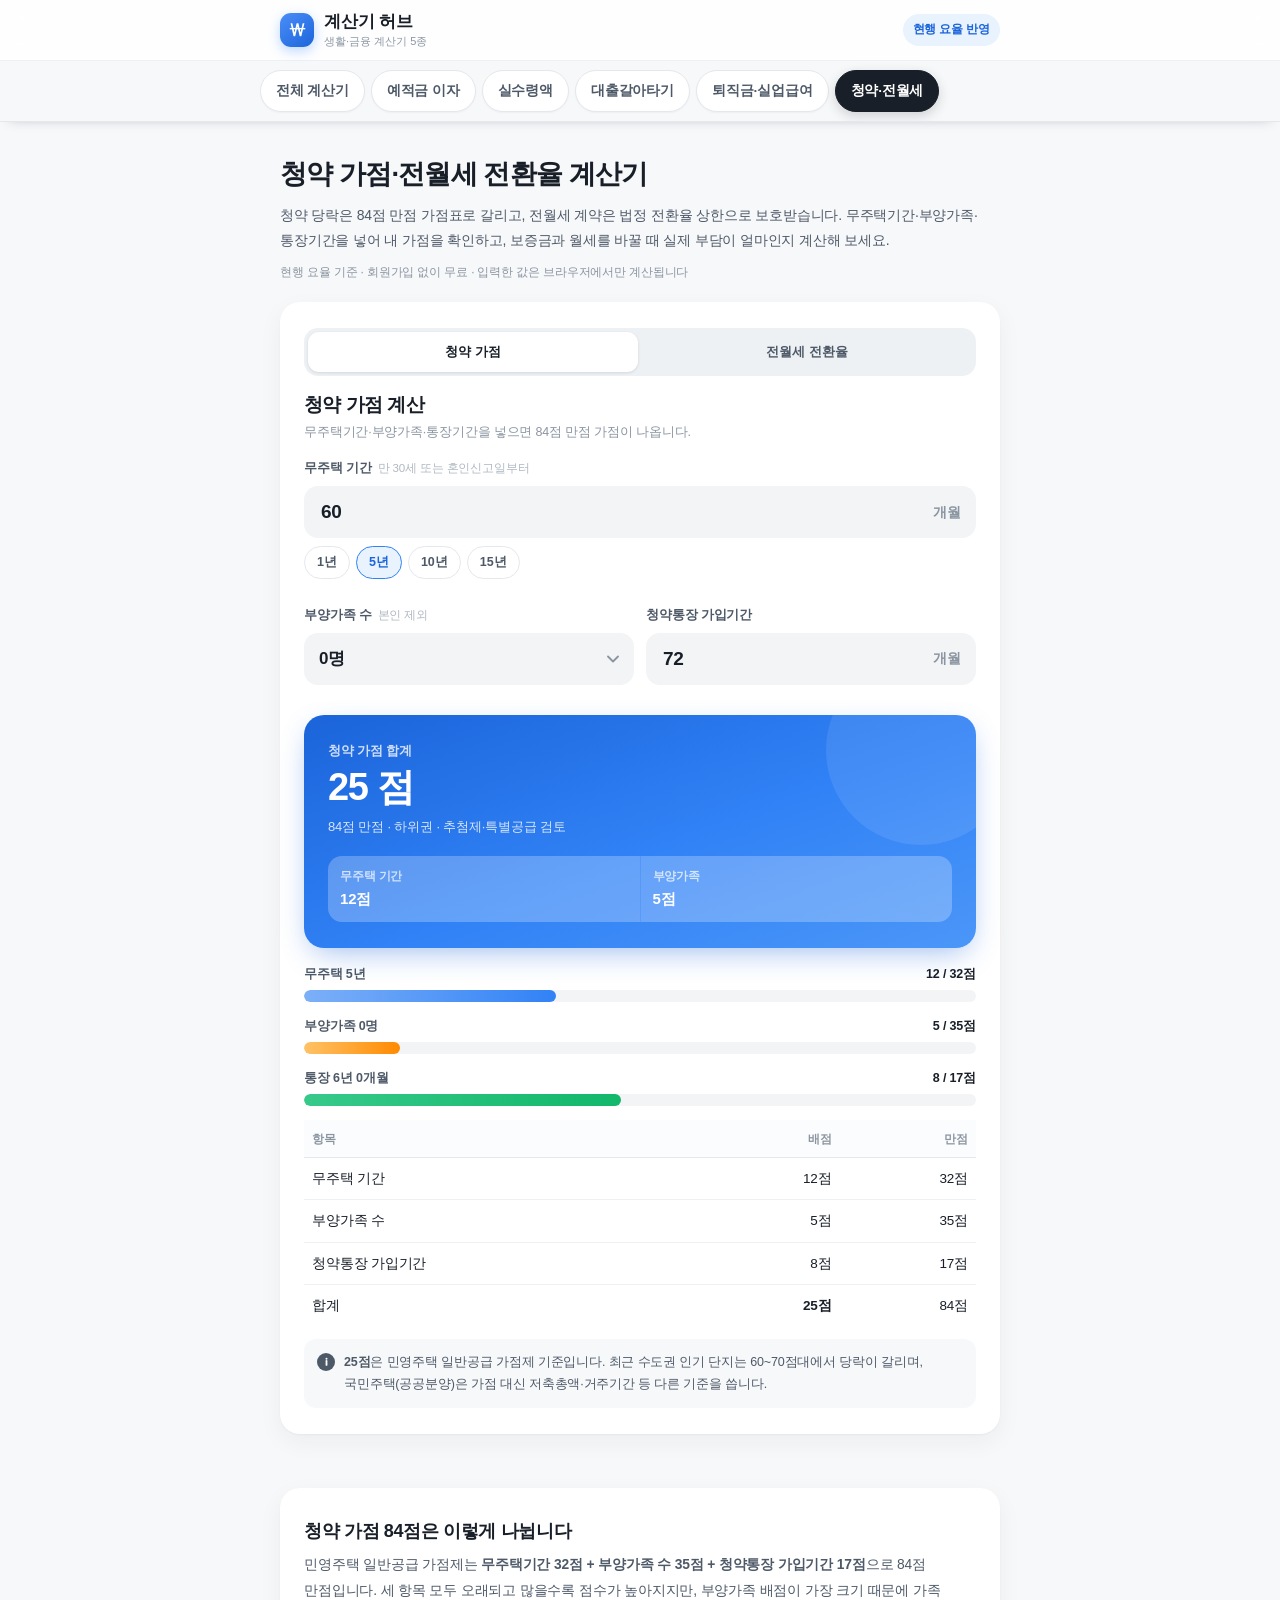
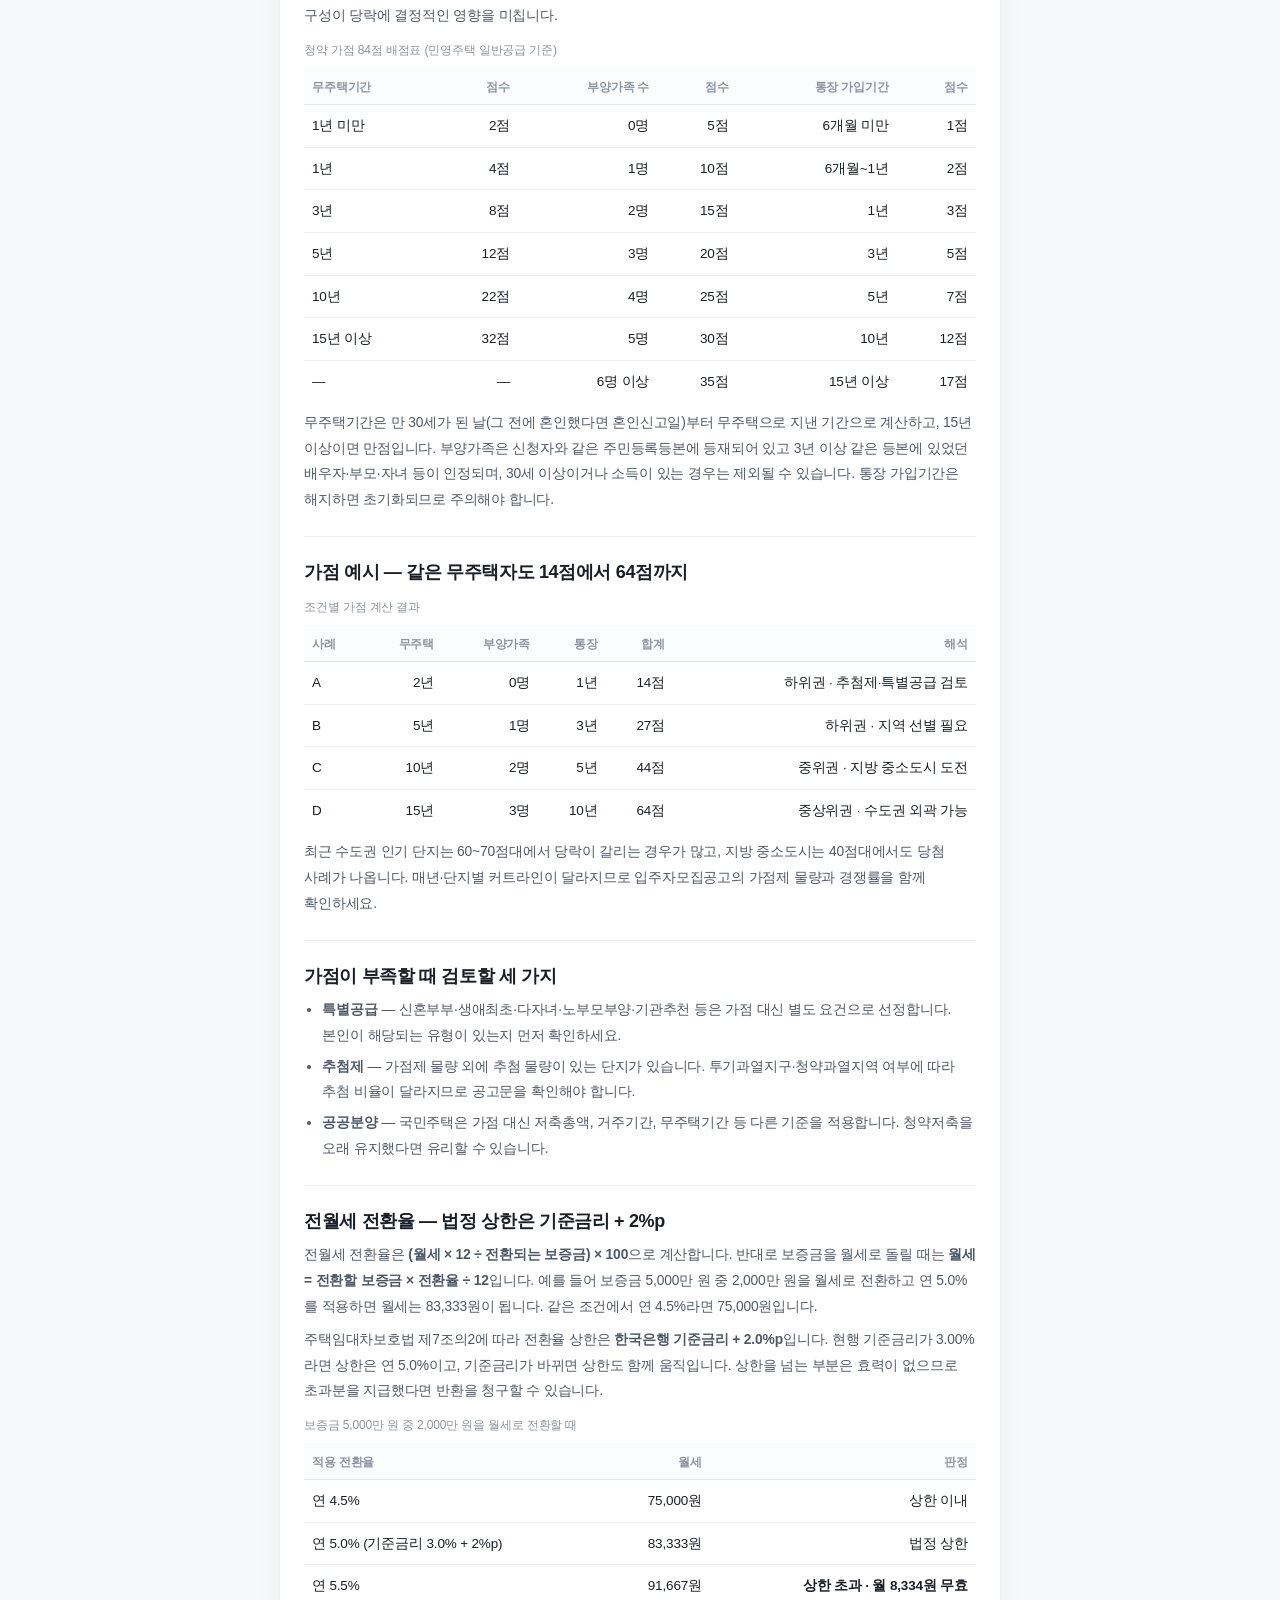
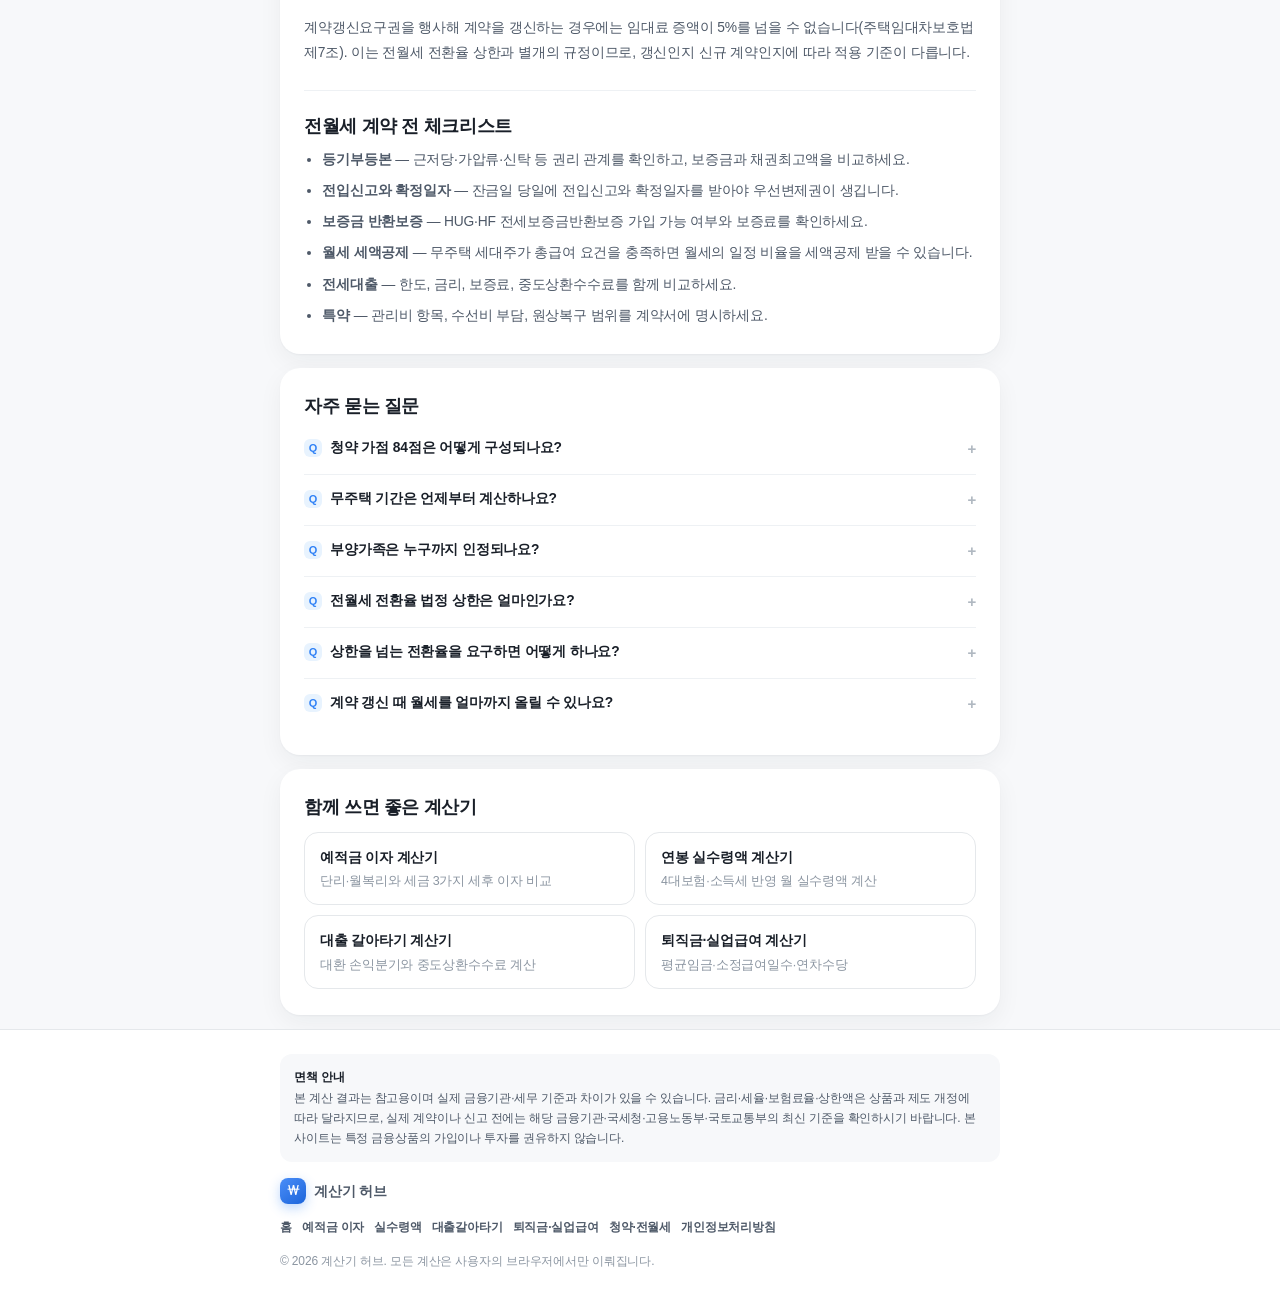
==== commit d1efee6d: "모바일 가독성 수정: 알림(.notice) 박스를 flex에서 아이콘 절대배치 방식으로 바꿔 문장이 정상적으로 흐르게 함, CSS 버전 갱신" ====
--- a/housing.html
+++ b/housing.html
@@ -25,7 +25,7 @@
 <meta name="twitter:description" content="무주택기간 32점·부양가족 35점·청약통장 17점으로 84점 만점 청약 가점을 계산하고, 법정 상한(기준금리+2%p)을 적용한 전월세 전환율과 월세를 확인하세요.">
 <meta name="twitter:image" content="https://qazwsx1666-hash.github.io/finance-tools/og-image.png">
 <link rel="icon" href="data:image/svg+xml,%3Csvg xmlns='http://www.w3.org/2000/svg' viewBox='0 0 64 64'%3E%3Crect width='64' height='64' rx='16' fill='%233182f6'/%3E%3Ctext x='32' y='45' font-size='34' font-family='-apple-system,sans-serif' font-weight='bold' fill='white' text-anchor='middle'%3E%E2%82%A9%3C/text%3E%3C/svg%3E">
-<link rel="stylesheet" href="./styles.css">
+<link rel="stylesheet" href="./styles.css?v=20261122b">
 <script type="application/ld+json">
 {
   "@context": "https://schema.org",
--- a/styles.css
+++ b/styles.css
@@ -683,12 +683,11 @@
 
 /* ---------- 알림/경고 ---------- */
 .notice {
-  display: flex;
-  gap: 9px;
-  align-items: flex-start;
+  position: relative;
+  display: block;
   font-size: 12.5px;
-  line-height: 1.55;
-  padding: 12px 13px;
+  line-height: 1.8;
+  padding: 12px 14px 12px 40px;
   border-radius: 12px;
   background: #f7f8fa;
   color: var(--ink-2);
@@ -700,7 +699,9 @@
 .notice.good { background: var(--green-weak); color: #0b6b40; }
 .notice::before {
   content: "";
-  flex: 0 0 auto;
+  position: absolute;
+  left: 13px;
+  top: 13px;
   width: 18px;
   height: 18px;
   border-radius: 50%;
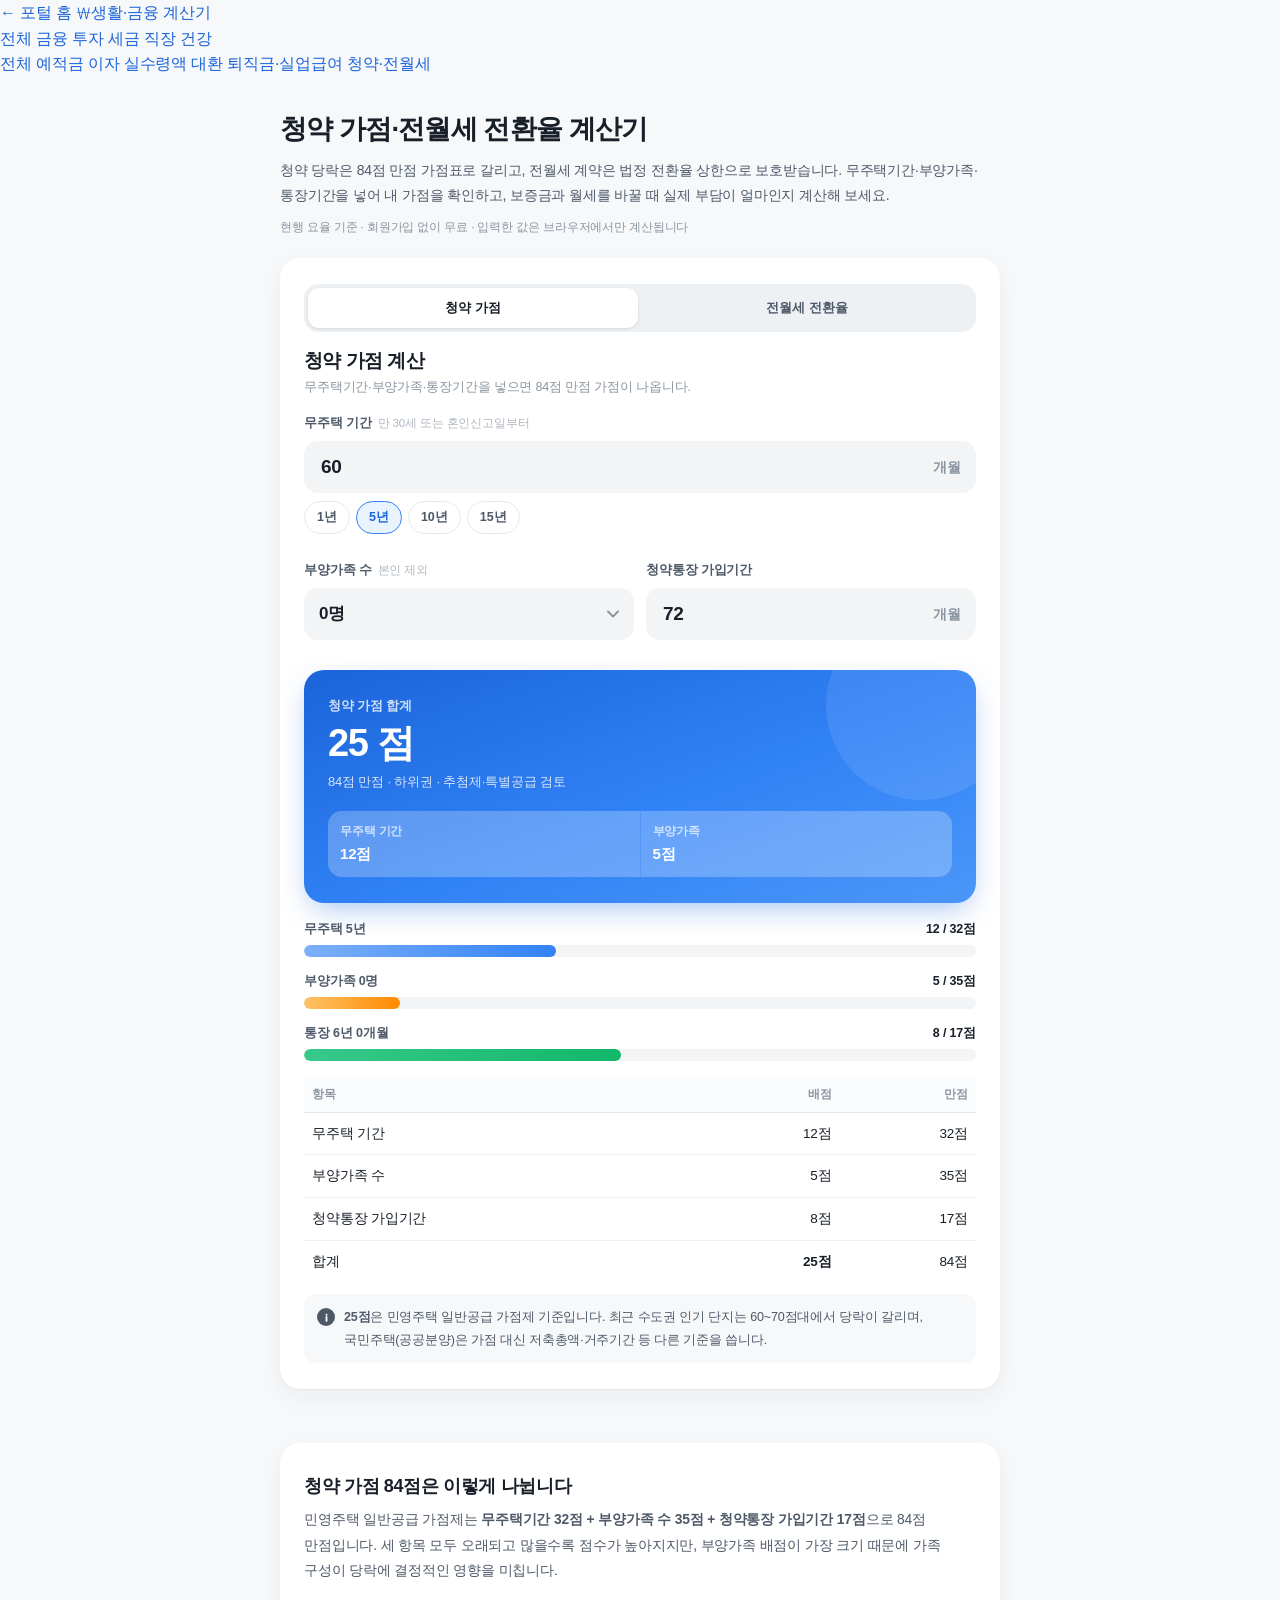
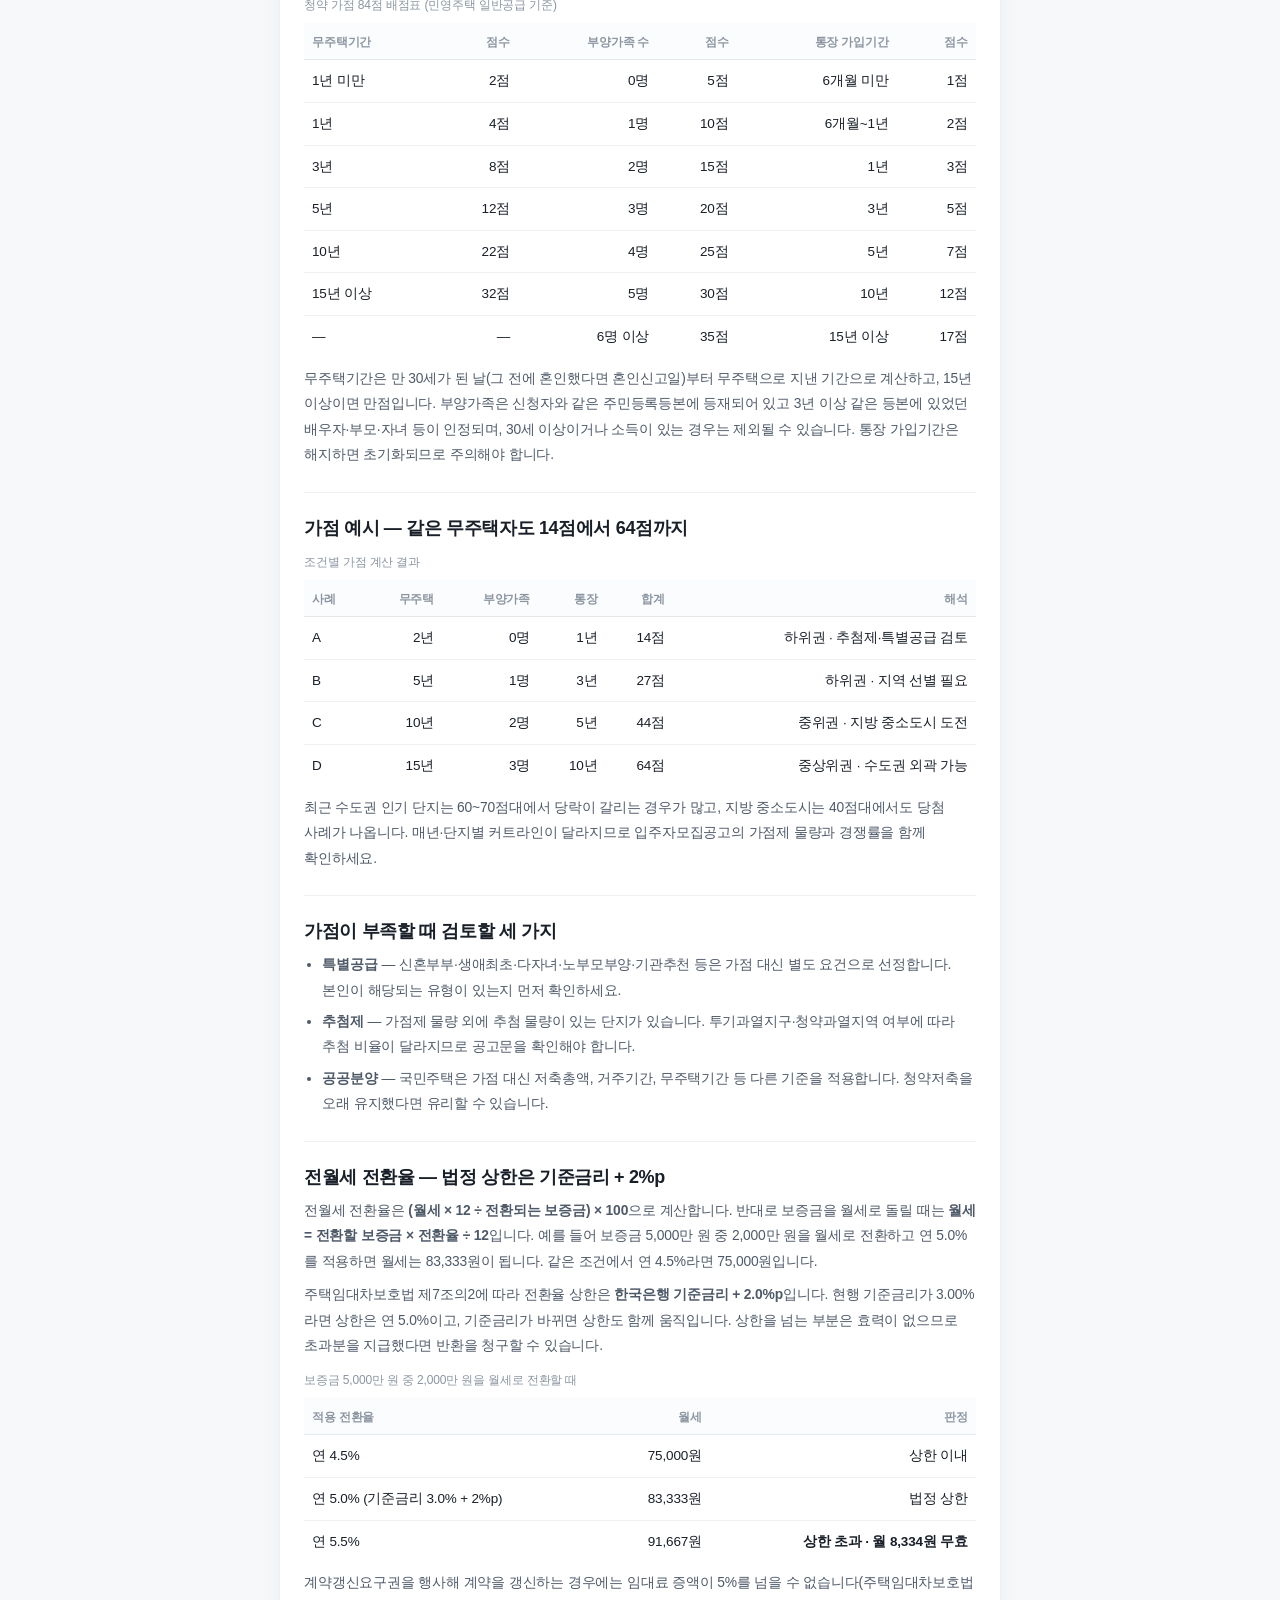
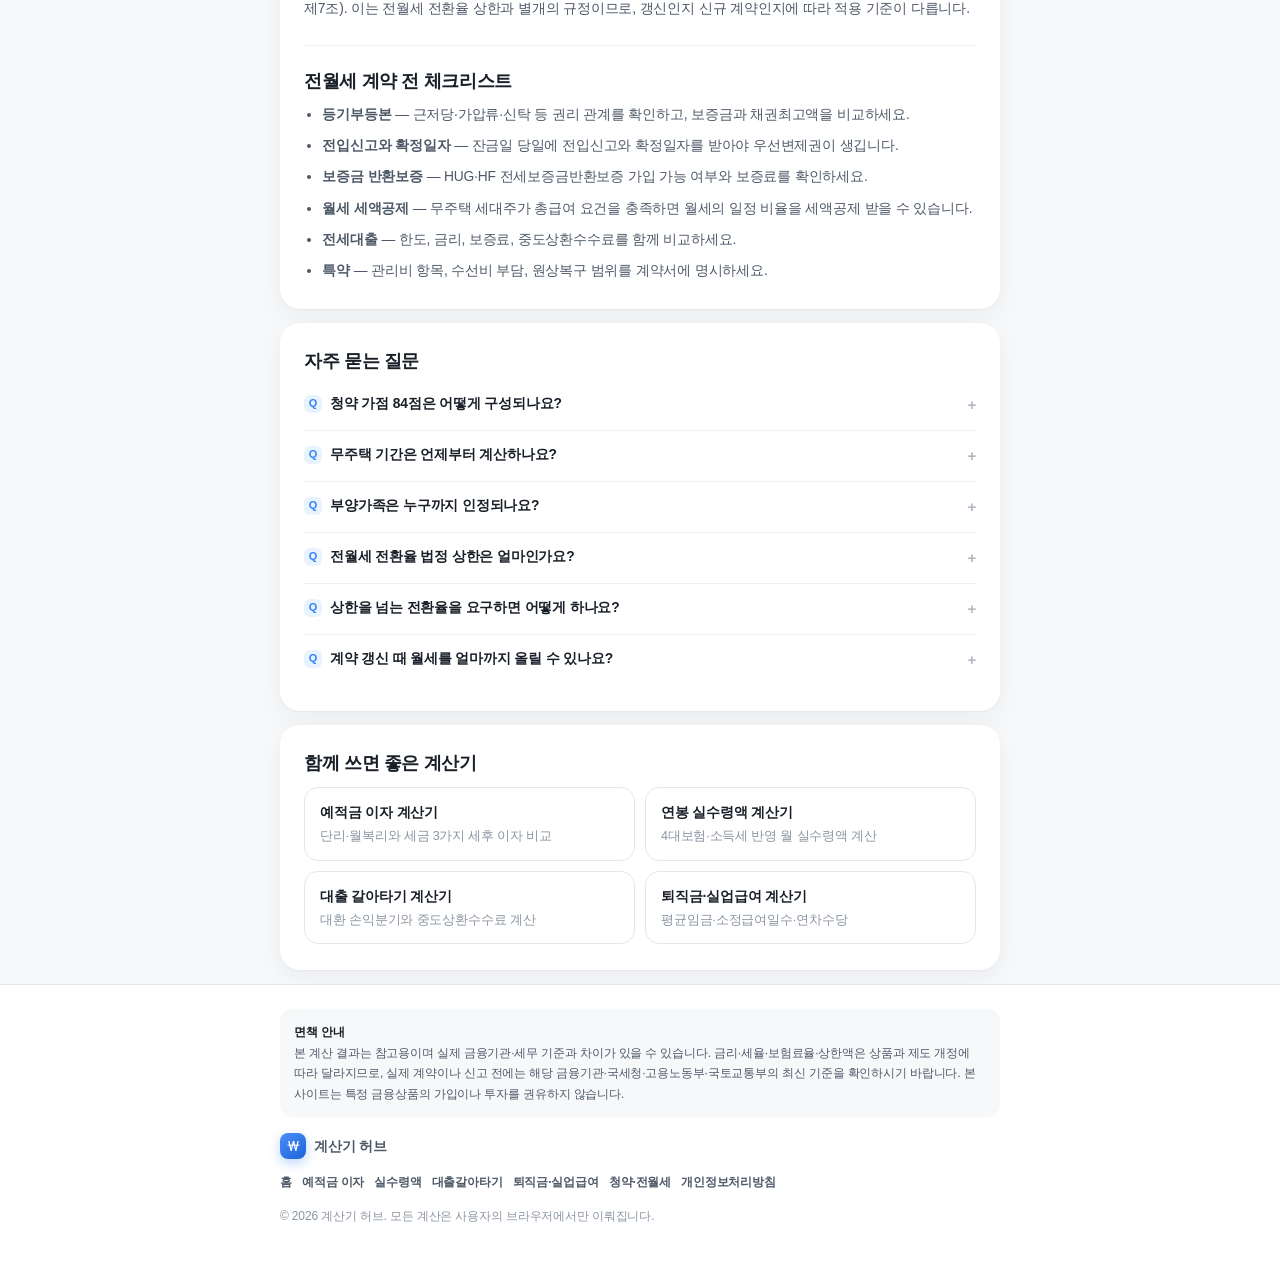
==== commit bfa3e089: "계산기 공간(/calc) 전용 상단 내비게이션 적용 사이트를 계산기·테스트·추천템 3개 공간으로 나누면서 finance-tools 7쪽에도 계산기 전용 탭(전체·금융·투자·세금·직" ====
--- a/housing.html
+++ b/housing.html
@@ -124,32 +124,36 @@
   ]
 }
 </script>
+<link rel="stylesheet" href="/shell/calc.css?v=20261125a">
 </head>
 
 <body>
 <a class="skip" href="#main">본문으로 바로가기</a>
 
-<header class="site-header">
-  <div class="wrap header-inner">
-    <a class="brand" href="./">
-      <span class="brand-mark" aria-hidden="true">₩</span>
-      <span class="brand-name">계산기 허브<small>생활·금융 계산기 5종</small></span>
-    </a>
-    <span class="header-note">현행 요율 반영</span>
+<header class="cbar">
+  <div class="cbar-in">
+    <a class="cbar-portal" href="/">← 포털 홈</a>
+    <a class="cbar-brand" href="/calc/"><span class="cbar-mark" aria-hidden="true">₩</span>생활·금융 계산기</a>
+    <nav class="cbar-tabs" aria-label="계산기 카테고리">
+      <a href="/calc/">전체</a>
+      <a href="/finance-tools/" class="on">금융</a>
+      <a href="/invest-tools/">투자</a>
+      <a href="/tax-tools/">세금</a>
+      <a href="/career-tools/">직장</a>
+      <a href="/health-calc/">건강</a>
+    </nav>
   </div>
 </header>
-
-  <nav class="calc-nav" aria-label="계산기 바로가기">
-    <div class="wrap calc-nav-inner">
-      <a href="./">전체 계산기</a>
-      <a href="./savings.html">예적금 이자</a>
-      <a href="./salary.html">실수령액</a>
-      <a href="./refinance.html">대출갈아타기</a>
-      <a href="./severance.html">퇴직금·실업급여</a>
-      <a href="./housing.html" aria-current="page">청약·전월세</a>
-    </div>
-  </nav>
-
+<nav class="cpills" aria-label="이 허브의 도구">
+  <div class="cpills-in">
+    <a href="./">전체</a>
+    <a href="./savings.html">예적금 이자</a>
+    <a href="./salary.html">실수령액</a>
+    <a href="./refinance.html">대환</a>
+    <a href="./severance.html">퇴직금·실업급여</a>
+    <a href="./housing.html" class="on">청약·전월세</a>
+  </div>
+</nav>
 <main id="main">
   <div class="wrap">
 
@@ -464,5 +468,6 @@
 </footer>
 
 <script src="./app.js"></script>
+<script src="./visitor-stats.js" defer></script>
 </body>
 </html>
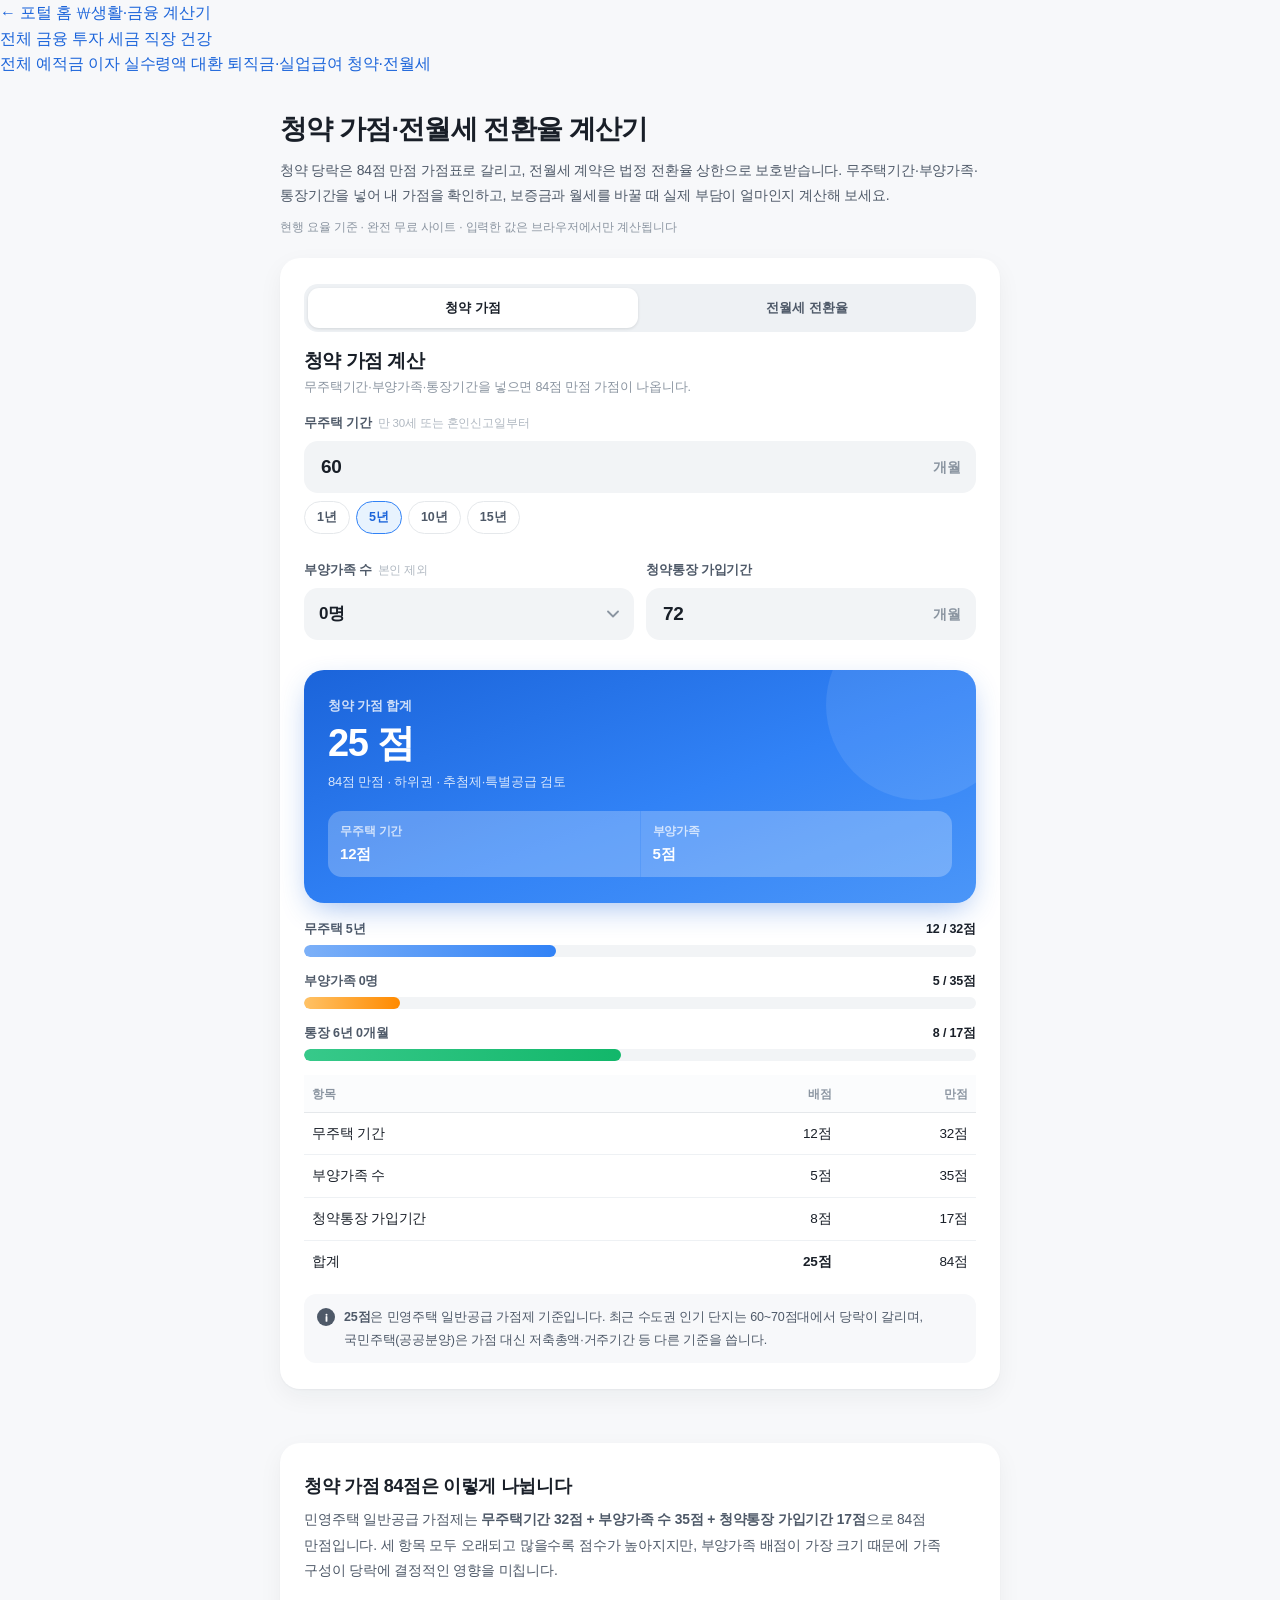
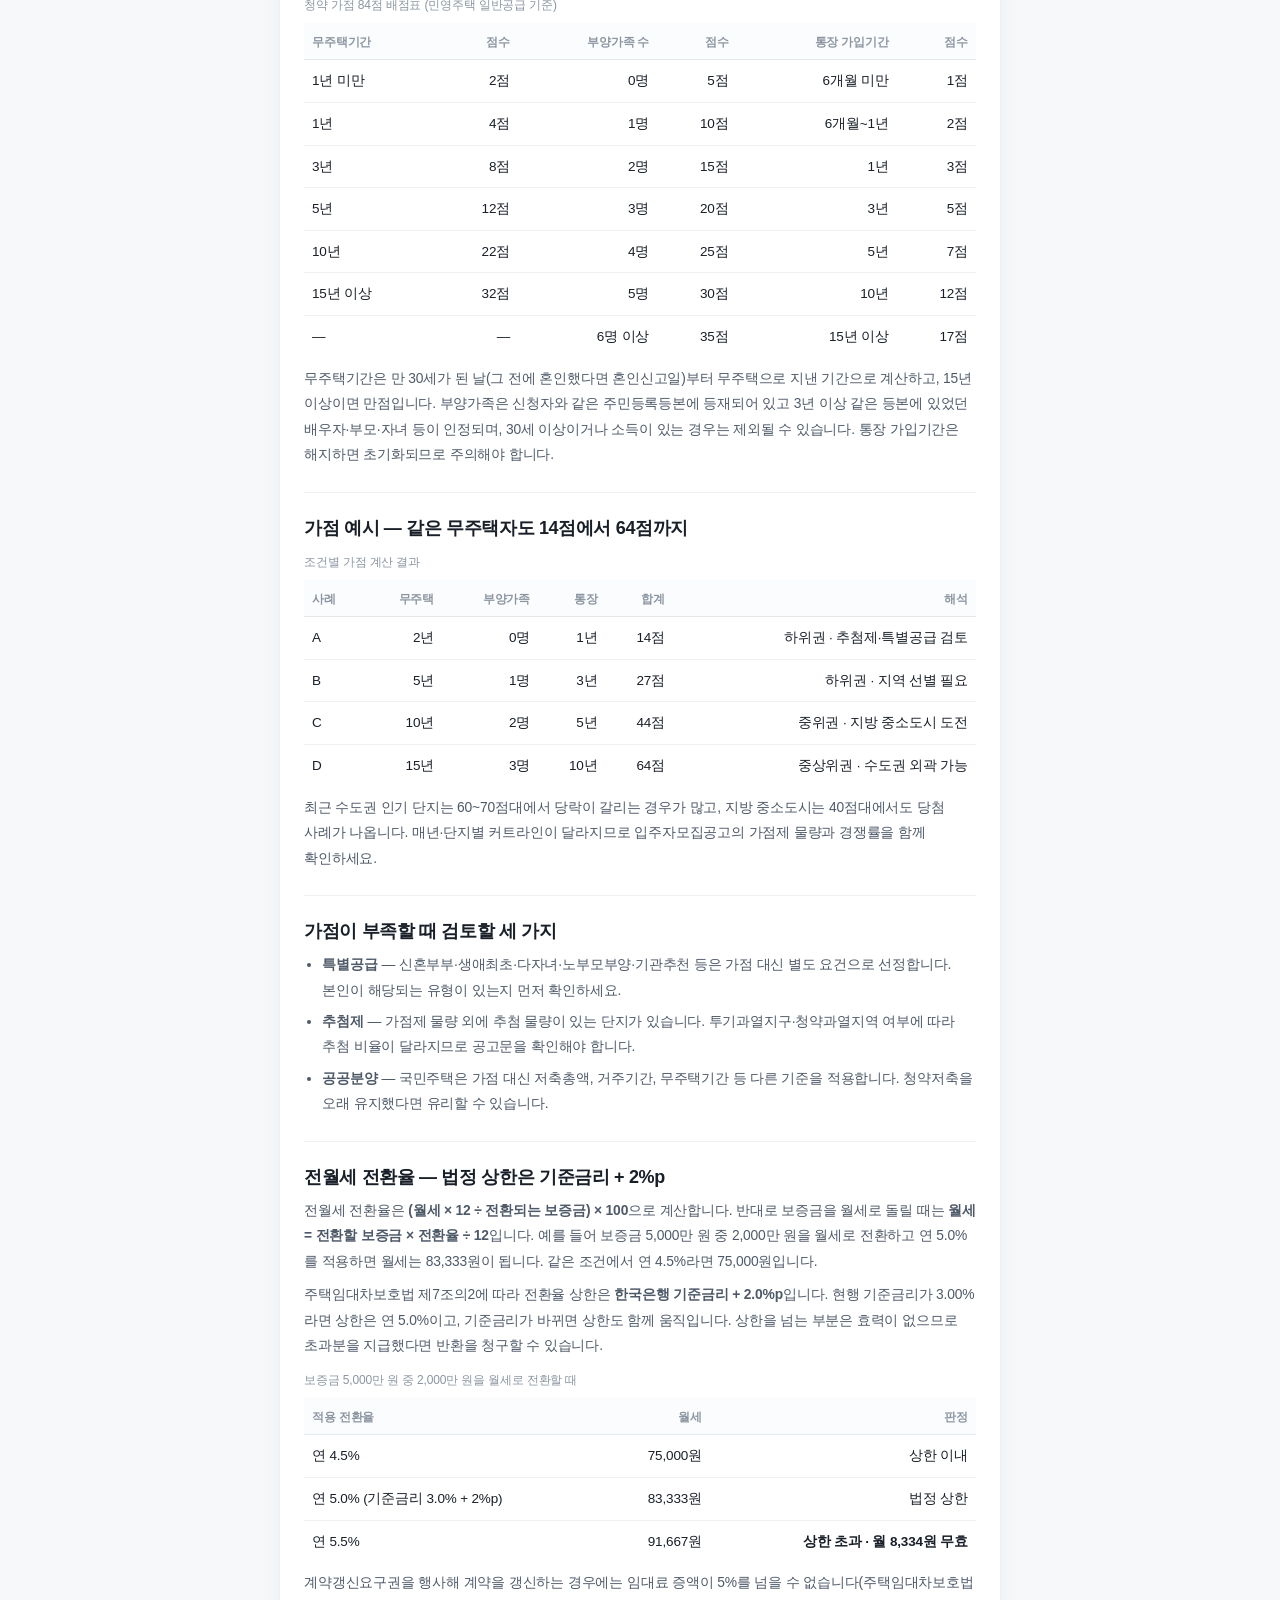
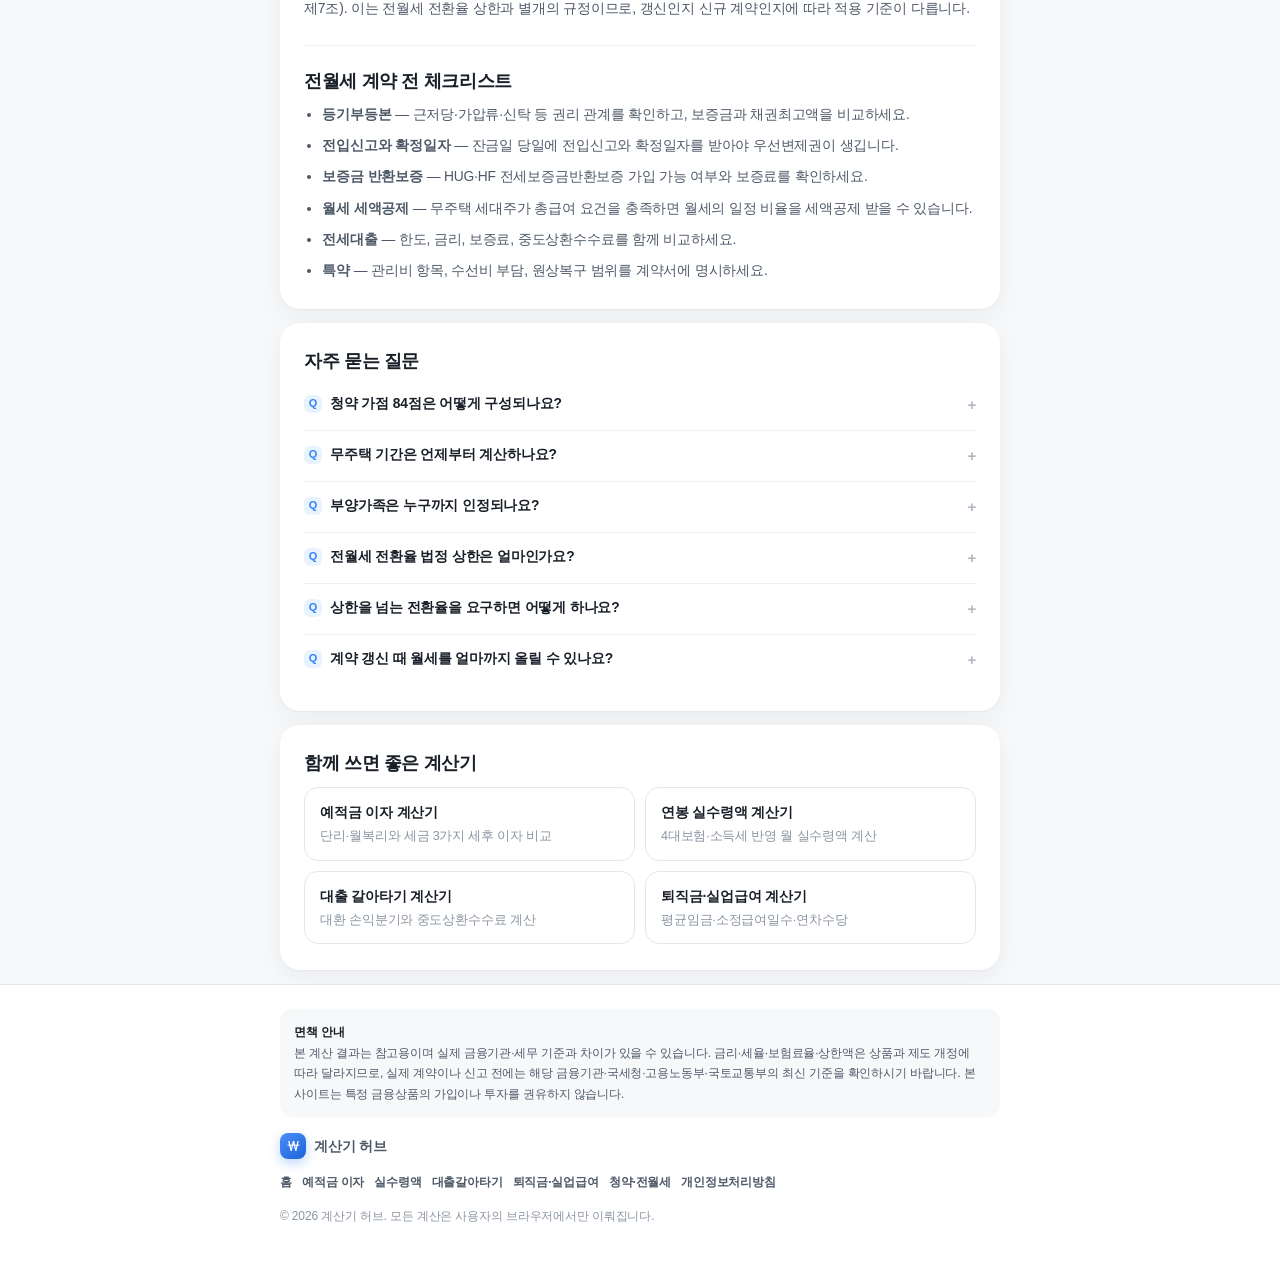
==== commit 2a221fc2: "무료 안내 문구를 '완전 무료 사이트'로 통일" ====
--- a/housing.html
+++ b/housing.html
@@ -160,7 +160,7 @@
     <div class="intro">
       <h1>청약 가점·전월세 전환율 계산기</h1>
       <p class="lead">청약 당락은 84점 만점 가점표로 갈리고, 전월세 계약은 법정 전환율 상한으로 보호받습니다. 무주택기간·부양가족·통장기간을 넣어 내 가점을 확인하고, 보증금과 월세를 바꿀 때 실제 부담이 얼마인지 계산해 보세요.</p>
-      <p class="meta">현행 요율 기준 · 회원가입 없이 무료 · 입력한 값은 브라우저에서만 계산됩니다</p>
+      <p class="meta">현행 요율 기준 · 완전 무료 사이트 · 입력한 값은 브라우저에서만 계산됩니다</p>
     </div>
 
     <section class="panel is-active" id="panel-housing" tabindex="-1">
--- a/styles.css
+++ b/styles.css
@@ -154,7 +154,7 @@
 /* ---------- 탭 ---------- */
 .tabs {
   position: sticky;
-  top: 60px;
+  top: 56px;
   z-index: 30;
   background: var(--bg);
   border-bottom: 1px solid var(--line);
